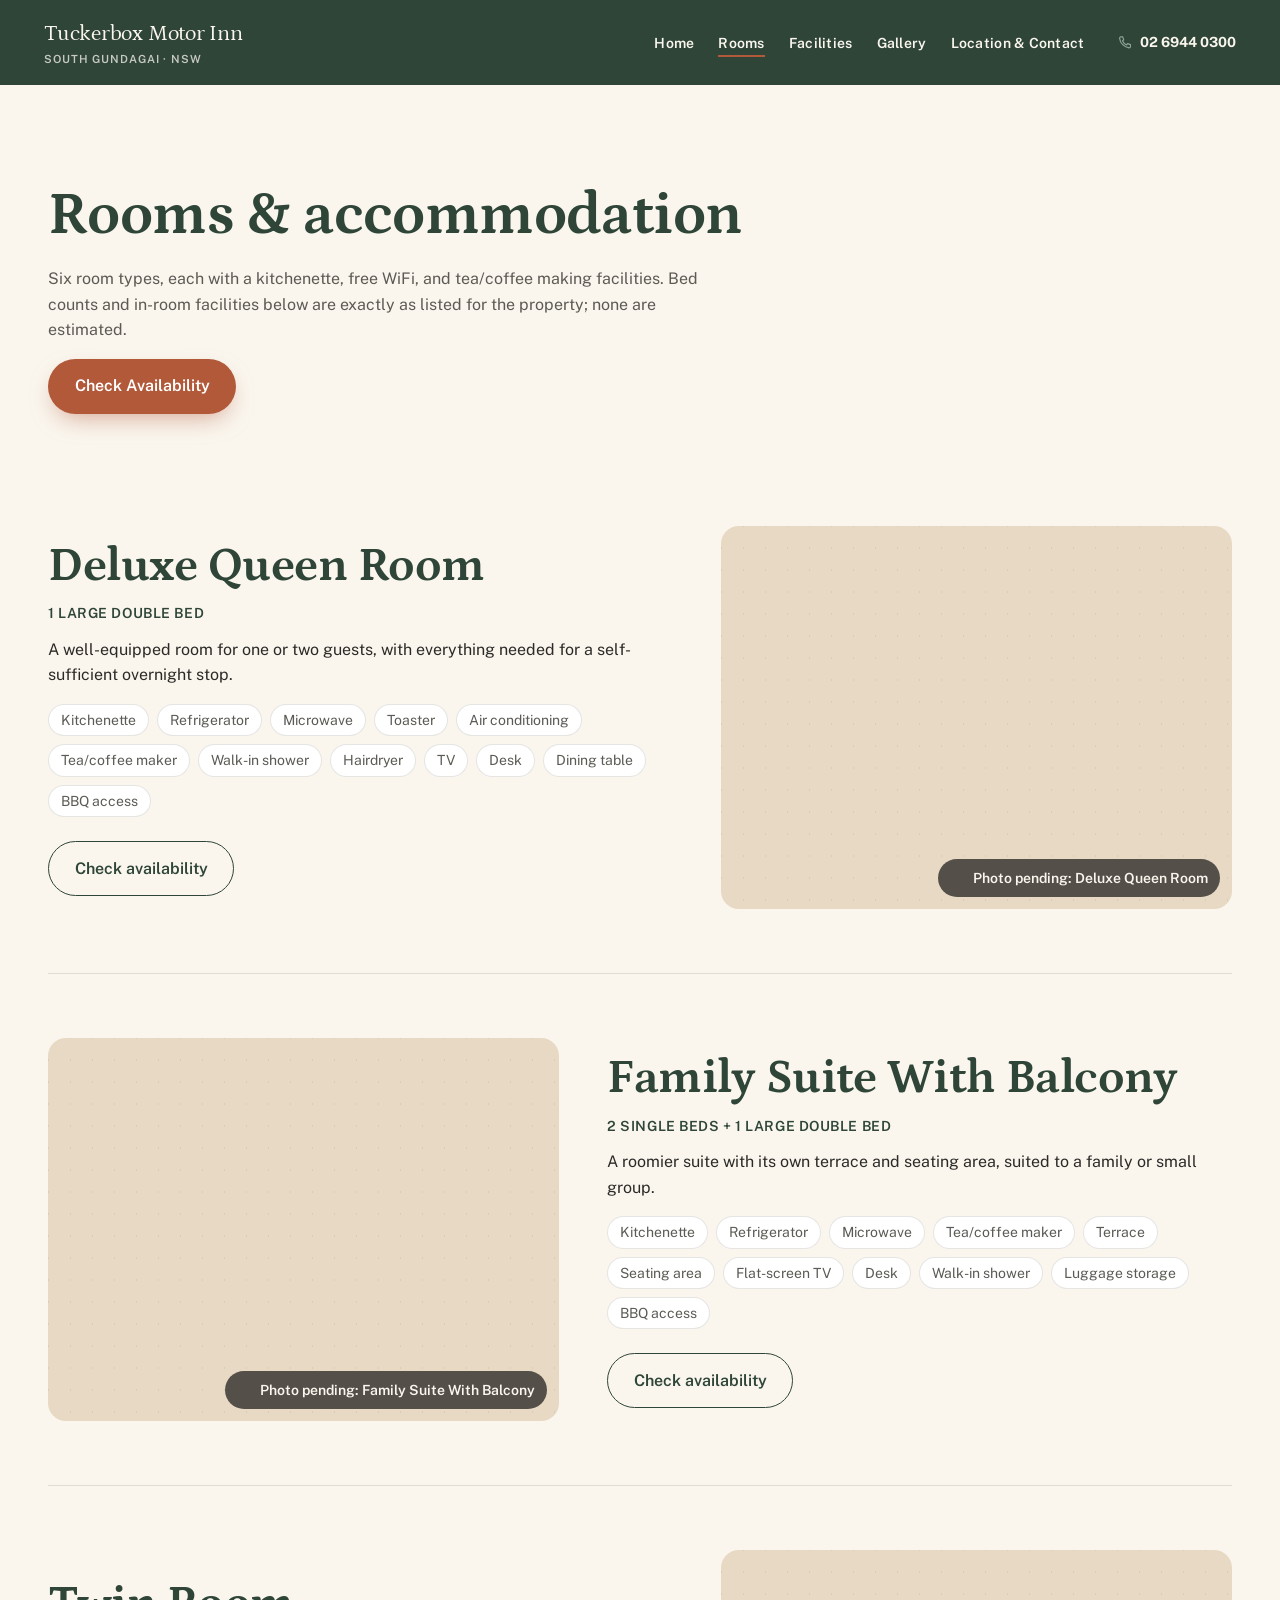
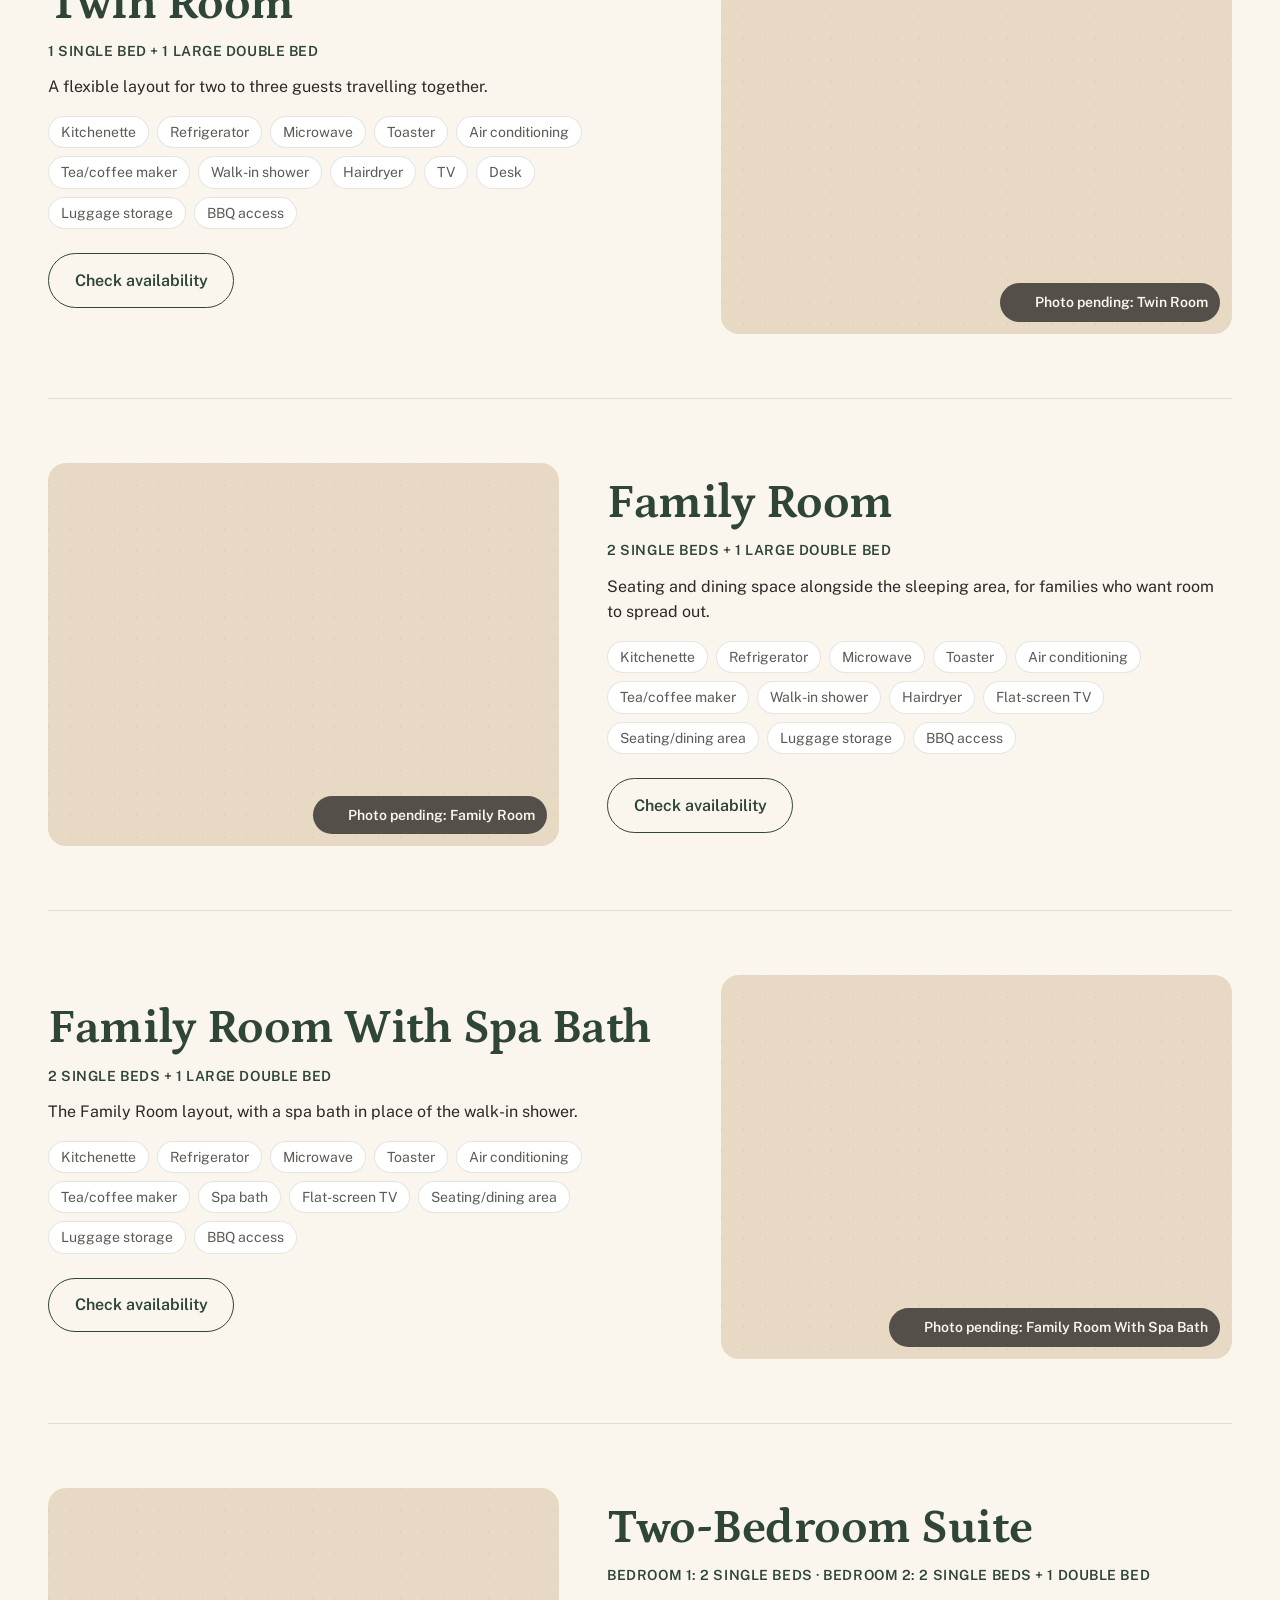
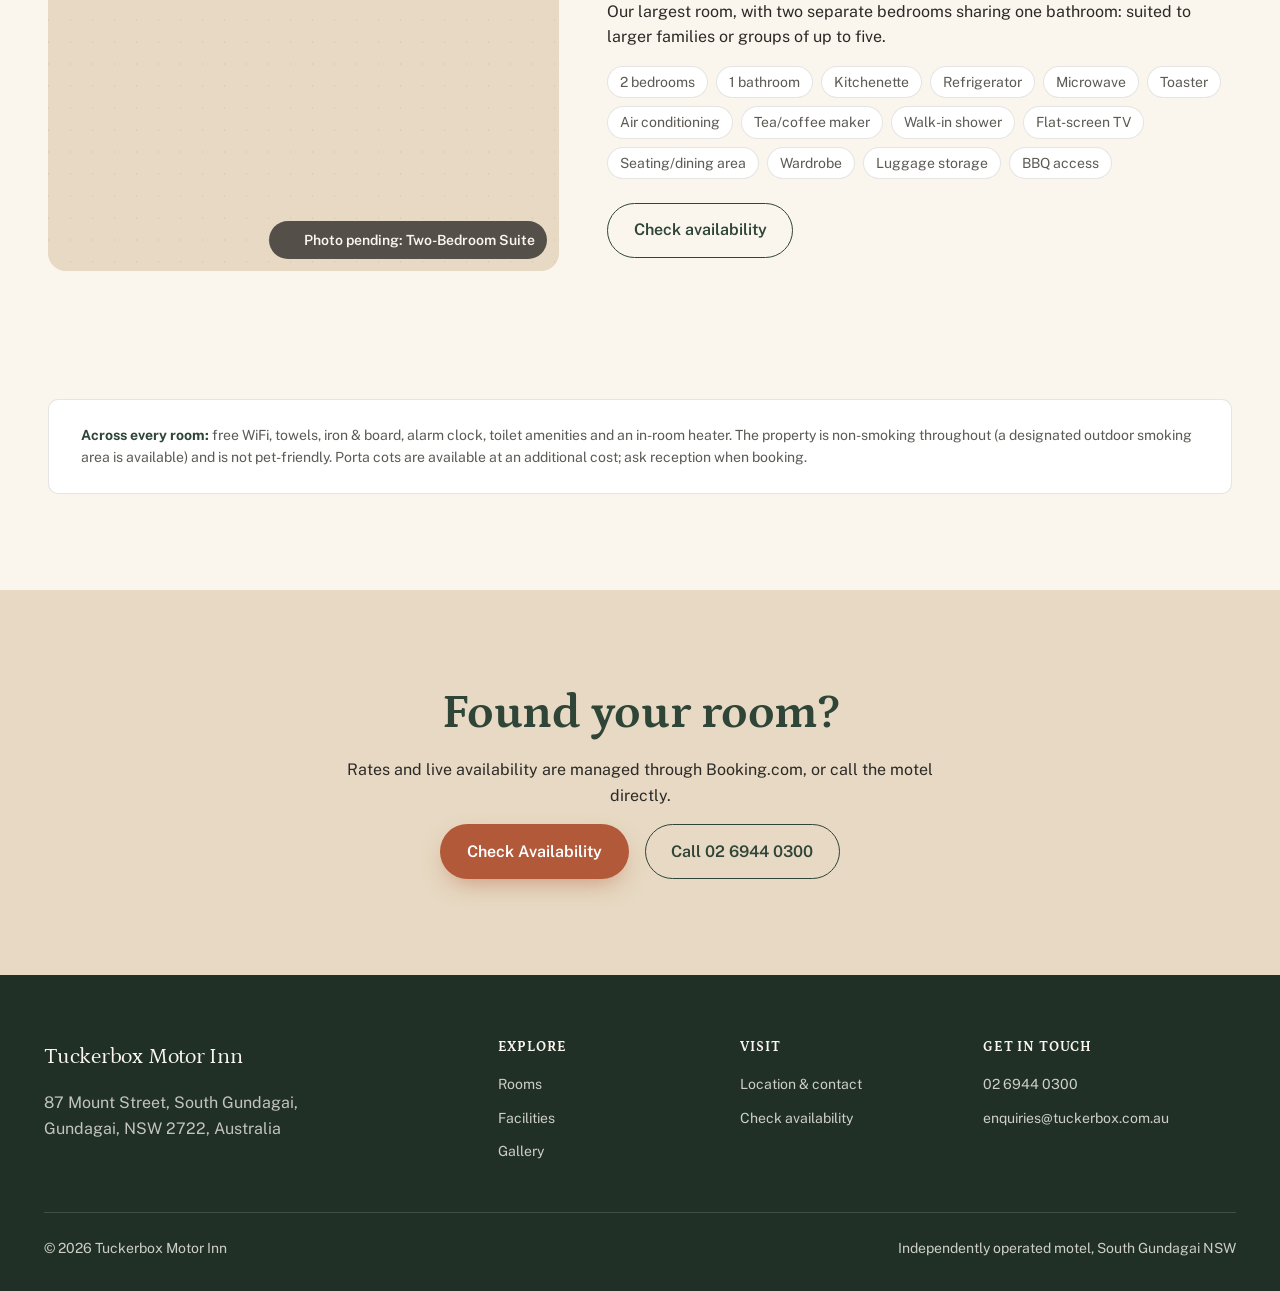
==== accommodation.html @ e91c16dd "Build Tuckerbox Motor Inn marketing site Static HTML/CSS/JS site (no backend/booking engine) coverin" ====
<!doctype html>
<html lang="en-AU">
<head>
<meta charset="UTF-8">
<meta name="viewport" content="width=device-width, initial-scale=1">
<title>Rooms &amp; Accommodation | Tuckerbox Motor Inn</title>
<meta name="description" content="Six room types at Tuckerbox Motor Inn, South Gundagai: Deluxe Queen Room, Family Suite With Balcony, Twin Room, Family Room, Family Room With Spa Bath, and Two-Bedroom Suite.">
<link rel="preconnect" href="https://fonts.googleapis.com">
<link rel="preconnect" href="https://fonts.gstatic.com" crossorigin>
<link href="https://fonts.googleapis.com/css2?family=Petrona:ital,wght@0,400;0,500;0,600;0,700;1,500&family=Public+Sans:wght@400;500;600;700&display=swap" rel="stylesheet">
<link rel="stylesheet" href="css/tokens.css">
<link rel="stylesheet" href="css/styles.css">
</head>
<body>
<a class="skip-link" href="#main">Skip to content</a>

<svg style="display:none" aria-hidden="true">
<symbol id="icon-menu" viewBox="0 0 24 24" fill="none" stroke-width="1.75" stroke-linecap="round" stroke-linejoin="round"><line x1="4" y1="7" x2="20" y2="7"/><line x1="4" y1="12" x2="20" y2="12"/><line x1="4" y1="17" x2="20" y2="17"/></symbol>
<symbol id="icon-phone" viewBox="0 0 24 24" fill="none" stroke-width="1.75" stroke-linecap="round" stroke-linejoin="round"><path d="M6 3h3l1.5 4.5-2 1.5a12 12 0 0 0 6.5 6.5l1.5-2L21 15v3a2 2 0 0 1-2.2 2A17 17 0 0 1 4 5.2 2 2 0 0 1 6 3Z"/></symbol>
<symbol id="icon-camera" viewBox="0 0 24 24" fill="none" stroke-width="1.75" stroke-linecap="round" stroke-linejoin="round"><path d="M4 8h3l1.5-2h7L17 8h3a1 1 0 0 1 1 1v9a1 1 0 0 1-1 1H4a1 1 0 0 1-1-1V9a1 1 0 0 1 1-1Z"/><circle cx="12" cy="13.5" r="3.5"/></symbol>
</svg>

<header class="site-header">
  <div class="container site-header__bar">
    <a class="logo" href="index.html">Tuckerbox Motor Inn<small>South Gundagai · NSW</small></a>
    <nav class="nav" aria-label="Primary">
      <ul class="nav__links">
        <li><a href="index.html">Home</a></li>
        <li><a href="accommodation.html" aria-current="page">Rooms</a></li>
        <li><a href="facilities.html">Facilities</a></li>
        <li><a href="gallery.html">Gallery</a></li>
        <li><a href="contact.html">Location &amp; Contact</a></li>
      </ul>
      <a class="nav__phone" href="tel:0269440300"><svg><use href="#icon-phone"></use></svg> 02 6944 0300</a>
      <button class="nav-toggle" type="button" aria-label="Open menu" aria-expanded="false">
        <svg><use href="#icon-menu"></use></svg>
      </button>
    </nav>
  </div>
</header>

<main id="main">

  <section class="section">
    <div class="container">
      <div class="section-head">
        <h1>Rooms &amp; accommodation</h1>
        <p>Six room types, each with a kitchenette, free WiFi, and tea/coffee making facilities. Bed counts and in-room facilities below are exactly as listed for the property; none are estimated.</p>
        <a class="btn btn--primary" href="https://www.booking.com/Share-xRc6vJ" target="_blank" rel="noopener">Check Availability</a>
      </div>

      <article class="room-row" id="deluxe-queen-room">
        <div class="room-row__media">
          <div class="photo-placeholder photo-placeholder--ratio-4-3">
            <span class="photo-placeholder__tag"><svg width="16" height="16"><use href="#icon-camera"></use></svg> Photo pending: Deluxe Queen Room</span>
          </div>
        </div>
        <div>
          <h2 class="room-row__name">Deluxe Queen Room</h2>
          <p class="room-row__beds">1 large double bed</p>
          <p>A well-equipped room for one or two guests, with everything needed for a self-sufficient overnight stop.</p>
          <ul class="tag-list">
            <li>Kitchenette</li><li>Refrigerator</li><li>Microwave</li><li>Toaster</li>
            <li>Air conditioning</li><li>Tea/coffee maker</li><li>Walk-in shower</li>
            <li>Hairdryer</li><li>TV</li><li>Desk</li><li>Dining table</li><li>BBQ access</li>
          </ul>
          <a class="btn btn--outline" href="https://www.booking.com/Share-xRc6vJ" target="_blank" rel="noopener">Check availability</a>
        </div>
      </article>

      <article class="room-row" id="family-suite-with-balcony">
        <div class="room-row__media">
          <div class="photo-placeholder photo-placeholder--ratio-4-3">
            <span class="photo-placeholder__tag"><svg width="16" height="16"><use href="#icon-camera"></use></svg> Photo pending: Family Suite With Balcony</span>
          </div>
        </div>
        <div>
          <h2 class="room-row__name">Family Suite With Balcony</h2>
          <p class="room-row__beds">2 single beds + 1 large double bed</p>
          <p>A roomier suite with its own terrace and seating area, suited to a family or small group.</p>
          <ul class="tag-list">
            <li>Kitchenette</li><li>Refrigerator</li><li>Microwave</li><li>Tea/coffee maker</li>
            <li>Terrace</li><li>Seating area</li><li>Flat-screen TV</li><li>Desk</li>
            <li>Walk-in shower</li><li>Luggage storage</li><li>BBQ access</li>
          </ul>
          <a class="btn btn--outline" href="https://www.booking.com/Share-xRc6vJ" target="_blank" rel="noopener">Check availability</a>
        </div>
      </article>

      <article class="room-row" id="twin-room">
        <div class="room-row__media">
          <div class="photo-placeholder photo-placeholder--ratio-4-3">
            <span class="photo-placeholder__tag"><svg width="16" height="16"><use href="#icon-camera"></use></svg> Photo pending: Twin Room</span>
          </div>
        </div>
        <div>
          <h2 class="room-row__name">Twin Room</h2>
          <p class="room-row__beds">1 single bed + 1 large double bed</p>
          <p>A flexible layout for two to three guests travelling together.</p>
          <ul class="tag-list">
            <li>Kitchenette</li><li>Refrigerator</li><li>Microwave</li><li>Toaster</li>
            <li>Air conditioning</li><li>Tea/coffee maker</li><li>Walk-in shower</li>
            <li>Hairdryer</li><li>TV</li><li>Desk</li><li>Luggage storage</li><li>BBQ access</li>
          </ul>
          <a class="btn btn--outline" href="https://www.booking.com/Share-xRc6vJ" target="_blank" rel="noopener">Check availability</a>
        </div>
      </article>

      <article class="room-row" id="family-room">
        <div class="room-row__media">
          <div class="photo-placeholder photo-placeholder--ratio-4-3">
            <span class="photo-placeholder__tag"><svg width="16" height="16"><use href="#icon-camera"></use></svg> Photo pending: Family Room</span>
          </div>
        </div>
        <div>
          <h2 class="room-row__name">Family Room</h2>
          <p class="room-row__beds">2 single beds + 1 large double bed</p>
          <p>Seating and dining space alongside the sleeping area, for families who want room to spread out.</p>
          <ul class="tag-list">
            <li>Kitchenette</li><li>Refrigerator</li><li>Microwave</li><li>Toaster</li>
            <li>Air conditioning</li><li>Tea/coffee maker</li><li>Walk-in shower</li>
            <li>Hairdryer</li><li>Flat-screen TV</li><li>Seating/dining area</li>
            <li>Luggage storage</li><li>BBQ access</li>
          </ul>
          <a class="btn btn--outline" href="https://www.booking.com/Share-xRc6vJ" target="_blank" rel="noopener">Check availability</a>
        </div>
      </article>

      <article class="room-row" id="family-room-with-spa-bath">
        <div class="room-row__media">
          <div class="photo-placeholder photo-placeholder--ratio-4-3">
            <span class="photo-placeholder__tag"><svg width="16" height="16"><use href="#icon-camera"></use></svg> Photo pending: Family Room With Spa Bath</span>
          </div>
        </div>
        <div>
          <h2 class="room-row__name">Family Room With Spa Bath</h2>
          <p class="room-row__beds">2 single beds + 1 large double bed</p>
          <p>The Family Room layout, with a spa bath in place of the walk-in shower.</p>
          <ul class="tag-list">
            <li>Kitchenette</li><li>Refrigerator</li><li>Microwave</li><li>Toaster</li>
            <li>Air conditioning</li><li>Tea/coffee maker</li><li>Spa bath</li>
            <li>Flat-screen TV</li><li>Seating/dining area</li><li>Luggage storage</li><li>BBQ access</li>
          </ul>
          <a class="btn btn--outline" href="https://www.booking.com/Share-xRc6vJ" target="_blank" rel="noopener">Check availability</a>
        </div>
      </article>

      <article class="room-row" id="two-bedroom-suite">
        <div class="room-row__media">
          <div class="photo-placeholder photo-placeholder--ratio-4-3">
            <span class="photo-placeholder__tag"><svg width="16" height="16"><use href="#icon-camera"></use></svg> Photo pending: Two-Bedroom Suite</span>
          </div>
        </div>
        <div>
          <h2 class="room-row__name">Two-Bedroom Suite</h2>
          <p class="room-row__beds">Bedroom 1: 2 single beds · Bedroom 2: 2 single beds + 1 double bed</p>
          <p>Our largest room, with two separate bedrooms sharing one bathroom: suited to larger families or groups of up to five.</p>
          <ul class="tag-list">
            <li>2 bedrooms</li><li>1 bathroom</li><li>Kitchenette</li><li>Refrigerator</li>
            <li>Microwave</li><li>Toaster</li><li>Air conditioning</li><li>Tea/coffee maker</li>
            <li>Walk-in shower</li><li>Flat-screen TV</li><li>Seating/dining area</li>
            <li>Wardrobe</li><li>Luggage storage</li><li>BBQ access</li>
          </ul>
          <a class="btn btn--outline" href="https://www.booking.com/Share-xRc6vJ" target="_blank" rel="noopener">Check availability</a>
        </div>
      </article>

      <div class="facility-note" style="margin-top:var(--space-8)">
        <strong>Across every room:</strong> free WiFi, towels, iron &amp; board, alarm clock, toilet amenities and an in-room heater. The property is non-smoking throughout (a designated outdoor smoking area is available) and is not pet-friendly. Porta cots are available at an additional cost; ask reception when booking.
      </div>
    </div>
  </section>

  <section class="section section--sandstone">
    <div class="container center-cta">
      <h2>Found your room?</h2>
      <p>Rates and live availability are managed through Booking.com, or call the motel directly.</p>
      <div class="hero__actions" style="justify-content:center">
        <a class="btn btn--primary" href="https://www.booking.com/Share-xRc6vJ" target="_blank" rel="noopener">Check Availability</a>
        <a class="btn btn--outline" href="tel:0269440300">Call 02 6944 0300</a>
      </div>
    </div>
  </section>

</main>

<footer class="site-footer">
  <div class="container">
    <div class="footer-grid">
      <div>
        <a class="logo" href="index.html">Tuckerbox Motor Inn</a>
        <p style="margin-top:var(--space-4);max-width:32ch;color:rgba(250,246,238,0.75)">87 Mount Street, South Gundagai, Gundagai, NSW 2722, Australia</p>
      </div>
      <div>
        <h4>Explore</h4>
        <ul>
          <li><a href="accommodation.html">Rooms</a></li>
          <li><a href="facilities.html">Facilities</a></li>
          <li><a href="gallery.html">Gallery</a></li>
        </ul>
      </div>
      <div>
        <h4>Visit</h4>
        <ul>
          <li><a href="contact.html">Location &amp; contact</a></li>
          <li><a href="https://www.booking.com/Share-xRc6vJ" target="_blank" rel="noopener">Check availability</a></li>
        </ul>
      </div>
      <div>
        <h4>Get in touch</h4>
        <ul>
          <li><a href="tel:0269440300">02 6944 0300</a></li>
          <li><a href="mailto:enquiries@tuckerbox.com.au">enquiries@tuckerbox.com.au</a></li>
        </ul>
      </div>
    </div>
    <div class="footer-bottom">
      <span>© <span id="year"></span> Tuckerbox Motor Inn</span>
      <span>Independently operated motel, South Gundagai NSW</span>
    </div>
  </div>
</footer>

<script>document.getElementById("year").textContent = new Date().getFullYear();</script>
<script src="js/main.js"></script>
</body>
</html>
---- css/tokens.css ----
/* ==========================================================================
   Tuckerbox Motor Inn — Design Tokens
   "Modern Australian Country Roadside Retreat"
   ========================================================================== */

:root {
  /* Colour */
  --color-ivory: #faf6ee;
  --color-sandstone: #e7d9c3;
  --color-sandstone-dark: #d7c3a3;
  --color-eucalyptus: #8fa396;
  --color-eucalyptus-dark: #637569;
  --color-forest: #2f4538;
  --color-forest-dark: #203027;
  --color-charcoal: #2b2a27;
  --color-clay: #b2593a;
  --color-clay-dark: #8e4229;
  --color-white: #ffffff;
  --color-line: rgba(43, 42, 39, 0.12);

  --color-bg: var(--color-ivory);
  --color-surface: var(--color-white);
  --color-text: var(--color-charcoal);
  --color-text-muted: #5c5a54;
  --color-accent: var(--color-clay);
  --color-accent-contrast: var(--color-white);
  --color-brand: var(--color-forest);
  --color-brand-contrast: var(--color-ivory);

  /* Typography */
  --font-display: "Petrona", Georgia, "Times New Roman", serif;
  --font-body: "Public Sans", -apple-system, BlinkMacSystemFont, "Segoe UI", sans-serif;

  --fs-sm: 0.875rem;
  --fs-base: 1rem;
  --fs-md: 1.125rem;
  --fs-lg: 1.375rem;
  --fs-xl: 1.75rem;
  --fs-2xl: 2.25rem;
  --fs-3xl: 3rem;
  --fs-4xl: 3.75rem;

  --lh-tight: 1.15;
  --lh-snug: 1.35;
  --lh-normal: 1.6;

  /* Spacing (4px base scale) */
  --space-1: 0.25rem;
  --space-2: 0.5rem;
  --space-3: 0.75rem;
  --space-4: 1rem;
  --space-5: 1.5rem;
  --space-6: 2rem;
  --space-7: 3rem;
  --space-8: 4rem;
  --space-9: 6rem;
  --space-10: 8rem;

  /* Layout */
  --container-max: 1240px;
  --container-narrow: 820px;
  --gutter: var(--space-5);

  /* Radius */
  --radius-sm: 4px;
  --radius-md: 10px;
  --radius-lg: 18px;
  --radius-pill: 999px;

  /* Shadow */
  --shadow-sm: 0 1px 2px rgba(43, 42, 39, 0.08);
  --shadow-md: 0 8px 24px rgba(43, 42, 39, 0.12);
  --shadow-lg: 0 20px 48px rgba(43, 42, 39, 0.18);

  /* Motion */
  --ease-out: cubic-bezier(0.22, 1, 0.36, 1);
  --duration-fast: 150ms;
  --duration-base: 250ms;
  --duration-slow: 450ms;

  /* Z-index */
  --z-header: 100;
  --z-overlay: 200;
}

/* Breakpoints (reference, used in media queries directly):
   xs: 320px  sm: 480px  md: 768px  lg: 1024px  xl: 1280px  xxl: 1600px */

@media (prefers-reduced-motion: reduce) {
  :root {
    --duration-fast: 0ms;
    --duration-base: 0ms;
    --duration-slow: 0ms;
  }
}
---- css/styles.css ----
/* ==========================================================================
   Tuckerbox Motor Inn — base, layout, and shared components
   ========================================================================== */

*, *::before, *::after { box-sizing: border-box; }
html { scroll-behavior: smooth; }
@media (prefers-reduced-motion: reduce) {
  html { scroll-behavior: auto; }
}

body {
  margin: 0;
  background: var(--color-bg);
  color: var(--color-text);
  font-family: var(--font-body);
  font-size: var(--fs-base);
  line-height: var(--lh-normal);
  -webkit-font-smoothing: antialiased;
  text-rendering: optimizeLegibility;
}

img, svg { max-width: 100%; display: block; }

h1, h2, h3, h4 {
  font-family: var(--font-display);
  color: var(--color-forest);
  line-height: var(--lh-tight);
  margin: 0 0 var(--space-4);
  text-wrap: balance;
  letter-spacing: -0.01em;
}

h1 { font-size: clamp(2.25rem, 4.5vw + 1rem, var(--fs-4xl)); }
h2 { font-size: clamp(1.75rem, 2.5vw + 1rem, var(--fs-3xl)); }
h3 { font-size: var(--fs-xl); }
h4 { font-size: var(--fs-md); }

p { margin: 0 0 var(--space-4); max-width: 68ch; }
p.lead { font-size: var(--fs-md); color: var(--color-text-muted); }

a { color: var(--color-forest); text-decoration-thickness: 1.5px; text-underline-offset: 3px; }
a:hover { text-decoration-thickness: 2px; }

::selection { background: var(--color-clay); color: var(--color-white); }

:focus-visible {
  outline: 3px solid var(--color-clay);
  outline-offset: 3px;
  border-radius: var(--radius-sm);
}

/* ---- Layout primitives ---- */

.container {
  width: 100%;
  max-width: var(--container-max);
  margin-inline: auto;
  padding-inline: var(--gutter);
}

.container--narrow { max-width: var(--container-narrow); }

.section {
  padding: var(--space-9) var(--gutter);
}

.section--sandstone { background: var(--color-sandstone); }
.section--forest {
  background: var(--color-forest);
  color: var(--color-ivory);
}
.section--forest h2, .section--forest h3 { color: var(--color-ivory); }
.section--forest a:hover { color: var(--color-ivory); }
.section--forest .btn--primary { box-shadow: 0 10px 24px -8px rgba(0, 0, 0, 0.45); }

.section-head {
  max-width: 44rem;
  margin-bottom: var(--space-7);
}

.section-head p { color: var(--color-text-muted); }
.section--forest .section-head p { color: rgba(250, 246, 238, 0.78); }

.skip-link {
  position: absolute;
  left: var(--space-4);
  top: -100px;
  background: var(--color-forest);
  color: var(--color-ivory);
  padding: var(--space-3) var(--space-5);
  border-radius: var(--radius-md);
  z-index: 1000;
  transition: top var(--duration-base) var(--ease-out);
}
.skip-link:focus { top: var(--space-4); }

/* ---- Buttons ---- */

.btn {
  display: inline-flex;
  align-items: center;
  gap: var(--space-2);
  font-family: var(--font-body);
  font-weight: 600;
  font-size: var(--fs-base);
  padding: 0.85rem 1.6rem;
  border-radius: var(--radius-pill);
  border: 1.5px solid transparent;
  cursor: pointer;
  text-decoration: none;
  transition: transform var(--duration-fast) var(--ease-out),
              background-color var(--duration-base) var(--ease-out),
              border-color var(--duration-base) var(--ease-out),
              box-shadow var(--duration-base) var(--ease-out);
  white-space: nowrap;
}
.btn:active { transform: translateY(1px); }

.btn--primary {
  background: var(--color-clay);
  color: var(--color-white);
  box-shadow: 0 10px 24px -8px rgba(178, 89, 58, 0.55);
}
.btn--primary:hover { background: var(--color-clay-dark); color: var(--color-white); }

.btn--outline {
  background: transparent;
  border-color: currentColor;
  color: inherit;
}
.btn--outline:hover { background: rgba(255, 255, 255, 0.12); }
.section:not(.section--forest) .btn--outline { color: var(--color-forest); }
.section:not(.section--forest) .btn--outline:hover { background: rgba(47, 69, 56, 0.08); }

.btn--ghost {
  background: transparent;
  color: var(--color-forest);
  padding-inline: 0;
  border-radius: 0;
  border-bottom: 1.5px solid var(--color-eucalyptus-dark);
}
.btn--ghost:hover { border-color: var(--color-clay); }

.btn:disabled { opacity: 0.5; cursor: not-allowed; box-shadow: none; }

/* ---- Header ---- */

.site-header {
  position: sticky;
  top: 0;
  z-index: var(--z-header);
  background: var(--color-forest);
  color: var(--color-ivory);
}

.site-header__bar {
  display: flex;
  align-items: center;
  justify-content: space-between;
  gap: var(--space-5);
  padding-block: var(--space-4);
}

.logo {
  font-family: var(--font-display);
  font-size: var(--fs-lg);
  color: var(--color-ivory);
  text-decoration: none;
  letter-spacing: -0.01em;
}
.logo small {
  display: block;
  font-family: var(--font-body);
  font-size: 0.7rem;
  font-weight: 600;
  letter-spacing: 0.08em;
  text-transform: uppercase;
  color: rgba(250, 246, 238, 0.75);
}

.nav {
  display: flex;
  align-items: center;
  gap: var(--space-6);
}

.nav__links {
  display: flex;
  gap: var(--space-5);
  list-style: none;
  margin: 0;
  padding: 0;
}

.nav__links a {
  color: var(--color-ivory);
  text-decoration: none;
  font-size: var(--fs-sm);
  font-weight: 600;
  letter-spacing: 0.02em;
  padding-block: var(--space-1);
  border-bottom: 2px solid transparent;
  transition: border-color var(--duration-base) var(--ease-out), color var(--duration-base) var(--ease-out);
}
.nav__links a:hover,
.nav__links a[aria-current="page"] { border-color: var(--color-clay); color: var(--color-ivory); }

.nav__phone {
  display: inline-flex;
  align-items: center;
  gap: var(--space-2);
  color: var(--color-ivory);
  text-decoration: none;
  font-weight: 700;
  font-size: var(--fs-sm);
  white-space: nowrap;
}
.nav__phone svg { width: 1.1em; height: 1.1em; stroke: var(--color-eucalyptus); }

.nav-toggle {
  display: none;
  background: none;
  border: 1.5px solid rgba(250, 246, 238, 0.4);
  border-radius: var(--radius-md);
  width: 44px;
  height: 44px;
  color: var(--color-ivory);
  cursor: pointer;
  align-items: center;
  justify-content: center;
}

@media (max-width: 860px) {
  .nav__links { display: none; }
  .nav-toggle { display: inline-flex; }
  .site-header.is-open .nav__links {
    display: flex;
    flex-direction: column;
    gap: var(--space-4);
    position: absolute;
    inset: 100% 0 auto 0;
    background: var(--color-forest);
    padding: var(--space-5) var(--gutter) var(--space-6);
    border-top: 1px solid rgba(250, 246, 238, 0.15);
  }
}

/* ---- Hero ---- */

.hero {
  position: relative;
  min-height: 72vh;
  display: flex;
  align-items: flex-end;
  overflow: hidden;
}

.hero__media {
  position: absolute;
  inset: 0;
  z-index: 0;
}

.hero__panel {
  position: relative;
  z-index: 1;
  background: var(--color-sandstone);
  color: var(--color-charcoal);
  max-width: 34rem;
  margin: 0 0 var(--space-8) var(--gutter);
  padding: var(--space-7);
  border-radius: var(--radius-lg);
  box-shadow: var(--shadow-lg);
}

.hero__panel h1 { margin-bottom: var(--space-3); }
.hero__panel p.lead { color: var(--color-text); margin-bottom: var(--space-6); }

.hero__actions {
  display: flex;
  flex-wrap: wrap;
  gap: var(--space-4);
}

@media (max-width: 600px) {
  .hero { min-height: 100svh; align-items: flex-end; }
  .hero__panel {
    margin-inline: var(--space-4);
    margin-bottom: var(--space-6);
    padding: var(--space-6) var(--space-5);
    max-width: none;
  }
}

/* ---- Placeholder photography ---- */

.photo-placeholder {
  position: relative;
  display: block;
  width: 100%;
  height: 100%;
  background-color: var(--color-sandstone);
  background-image:
    linear-gradient(135deg, rgba(47, 69, 56, 0.08) 1px, transparent 1px),
    linear-gradient(45deg, rgba(47, 69, 56, 0.08) 1px, transparent 1px);
  background-size: 22px 22px;
  color: var(--color-forest-dark);
  overflow: hidden;
}

.photo-placeholder__tag {
  position: absolute;
  inset: auto var(--space-3) var(--space-3) auto;
  display: inline-flex;
  align-items: center;
  gap: var(--space-2);
  background: rgba(43, 42, 39, 0.78);
  color: var(--color-ivory);
  font-size: var(--fs-sm);
  font-weight: 600;
  padding: var(--space-2) var(--space-3);
  border-radius: var(--radius-pill);
  max-width: calc(100% - var(--space-5));
}
.photo-placeholder__tag svg { width: 1.1em; height: 1.1em; flex-shrink: 0; }

.photo-placeholder--ratio-16-9 { aspect-ratio: 16 / 9; }
.photo-placeholder--ratio-4-3 { aspect-ratio: 4 / 3; }
.photo-placeholder--ratio-1-1 { aspect-ratio: 1 / 1; }
.photo-placeholder--ratio-3-4 { aspect-ratio: 3 / 4; }

/* ---- Intro / split sections ---- */

.split {
  display: grid;
  grid-template-columns: 1.1fr 0.9fr;
  gap: var(--space-8);
  align-items: center;
}

@media (max-width: 860px) {
  .split { grid-template-columns: 1fr; gap: var(--space-6); }
}

.room-preview-grid {
  display: grid;
  grid-template-columns: repeat(3, 1fr);
  gap: var(--space-7);
}
@media (max-width: 860px) {
  .room-preview-grid { grid-template-columns: repeat(2, 1fr); gap: var(--space-6); }
}
@media (max-width: 560px) {
  .room-preview-grid { grid-template-columns: 1fr; }
}

.split--reverse { grid-template-columns: 0.9fr 1.1fr; }
.split--reverse .split__media { order: 2; }
@media (max-width: 860px) {
  .split--reverse .split__media { order: 0; }
}

/* ---- Facility highlight strip (home) ---- */

.facts-strip {
  display: grid;
  grid-template-columns: repeat(auto-fit, minmax(150px, 1fr));
  border-top: 1px solid var(--color-line);
  border-bottom: 1px solid var(--color-line);
}

.facts-strip__item {
  display: flex;
  align-items: center;
  gap: var(--space-3);
  padding: var(--space-5) var(--space-4);
  border-left: 1px solid var(--color-line);
}
.facts-strip__item:first-child { border-left: none; }
.facts-strip__item svg { width: 28px; height: 28px; stroke: var(--color-clay); flex-shrink: 0; }
.facts-strip__item span { font-size: var(--fs-sm); font-weight: 600; line-height: var(--lh-snug); }

@media (max-width: 700px) {
  .facts-strip__item { border-left: none; border-top: 1px solid var(--color-line); }
  .facts-strip__item:first-child { border-top: none; }
}

/* ---- Editorial room rows (accommodation) ---- */

.room-row {
  display: grid;
  grid-template-columns: 0.9fr 1.1fr;
  gap: var(--space-7);
  align-items: center;
  padding-block: var(--space-8);
}
.room-row + .room-row { border-top: 1px solid var(--color-line); }
.room-row:nth-child(even) { grid-template-columns: 1.1fr 0.9fr; }
.room-row:nth-child(even) .room-row__media { order: 2; }

@media (max-width: 860px) {
  .room-row, .room-row:nth-child(even) { grid-template-columns: 1fr; }
  .room-row:nth-child(even) .room-row__media { order: 0; }
}

.room-row__media { border-radius: var(--radius-lg); overflow: hidden; }

.room-row__name { margin-bottom: var(--space-2); }
.room-row__beds {
  font-size: var(--fs-sm);
  font-weight: 600;
  color: var(--color-forest);
  text-transform: uppercase;
  letter-spacing: 0.04em;
  margin-bottom: var(--space-3);
}

.tag-list {
  display: flex;
  flex-wrap: wrap;
  gap: var(--space-2);
  list-style: none;
  margin: var(--space-4) 0 var(--space-5);
  padding: 0;
}
.tag-list li {
  font-size: var(--fs-sm);
  color: var(--color-text-muted);
  background: var(--color-surface);
  border: 1px solid var(--color-line);
  padding: var(--space-1) var(--space-3);
  border-radius: var(--radius-pill);
}

/* ---- Facilities list (annotated, grouped — not a tile grid) ---- */

.facility-groups {
  display: grid;
  grid-template-columns: repeat(auto-fit, minmax(280px, 1fr));
  gap: var(--space-7) var(--space-8);
}

.facility-group h2 {
  font-size: var(--fs-lg);
  padding-bottom: var(--space-3);
  border-bottom: 2px solid var(--color-eucalyptus);
  margin-bottom: var(--space-5);
}

.facility-group dl { margin: 0; }
.facility-group .facility-row {
  display: flex;
  gap: var(--space-4);
  padding: var(--space-4) 0;
  border-bottom: 1px solid var(--color-line);
}
.facility-group .facility-row:last-child { border-bottom: none; }
.facility-row svg { width: 22px; height: 22px; stroke: var(--color-forest); flex-shrink: 0; margin-top: 2px; }
.facility-row dt { font-weight: 700; margin: 0 0 var(--space-1); }
.facility-row dd { margin: 0; color: var(--color-text-muted); font-size: var(--fs-sm); }

.facility-note {
  margin-top: var(--space-7);
  padding: var(--space-5) var(--space-6);
  background: var(--color-surface);
  border: 1px solid var(--color-line);
  border-radius: var(--radius-md);
  font-size: var(--fs-sm);
  color: var(--color-text-muted);
}
.facility-note strong { color: var(--color-forest); }

/* ---- Gallery ---- */

.gallery-group { margin-bottom: var(--space-8); }
.gallery-group h2 { margin-bottom: var(--space-5); }

.gallery-grid {
  display: grid;
  grid-template-columns: repeat(auto-fill, minmax(230px, 1fr));
  gap: var(--space-4);
}

.gallery-grid button {
  border: none;
  padding: 0;
  background: none;
  cursor: pointer;
  border-radius: var(--radius-md);
  overflow: hidden;
  aspect-ratio: 4 / 3;
  position: relative;
}

.gallery-grid .photo-placeholder {
  transition: transform var(--duration-slow) var(--ease-out);
}
.gallery-grid button:hover .photo-placeholder,
.gallery-grid button:focus-visible .photo-placeholder {
  transform: scale(1.04);
}

.lightbox {
  position: fixed;
  inset: 0;
  z-index: var(--z-overlay);
  background: rgba(27, 26, 24, 0.92);
  display: flex;
  align-items: center;
  justify-content: center;
  padding: var(--space-6);
}
.lightbox[hidden] { display: none; }

.lightbox__figure {
  max-width: min(900px, 90vw);
  width: 100%;
}
.lightbox__figure .photo-placeholder { aspect-ratio: 16/10; border-radius: var(--radius-md); }
.lightbox__caption {
  color: var(--color-ivory);
  margin-top: var(--space-4);
  font-size: var(--fs-sm);
  text-align: center;
}

.lightbox__close,
.lightbox__prev,
.lightbox__next {
  position: absolute;
  background: rgba(250, 246, 238, 0.12);
  border: 1px solid rgba(250, 246, 238, 0.4);
  color: var(--color-ivory);
  border-radius: 50%;
  width: 48px;
  height: 48px;
  display: flex;
  align-items: center;
  justify-content: center;
  cursor: pointer;
  transition: background-color var(--duration-fast) var(--ease-out);
}
.lightbox__close:hover, .lightbox__prev:hover, .lightbox__next:hover {
  background: rgba(250, 246, 238, 0.24);
}
.lightbox__close { top: var(--space-5); right: var(--space-5); }
.lightbox__prev { left: var(--space-5); top: 50%; transform: translateY(-50%); }
.lightbox__next { right: var(--space-5); top: 50%; transform: translateY(-50%); }

@media (max-width: 600px) {
  .lightbox__prev, .lightbox__next { width: 40px; height: 40px; }
}

/* ---- Reviews (outbound only, no fabricated quotes) ---- */

.review-links {
  display: grid;
  grid-template-columns: repeat(auto-fit, minmax(220px, 1fr));
  gap: var(--space-5);
}

.review-link {
  display: flex;
  flex-direction: column;
  gap: var(--space-2);
  padding: var(--space-6);
  background: rgba(250, 246, 238, 0.08);
  border: 1px solid rgba(250, 246, 238, 0.2);
  border-radius: var(--radius-lg);
  color: var(--color-ivory);
  text-decoration: none;
  transition: background-color var(--duration-base) var(--ease-out), transform var(--duration-fast) var(--ease-out);
}
.review-link:hover { background: rgba(250, 246, 238, 0.16); transform: translateY(-2px); color: var(--color-ivory); }
.review-link strong { font-family: var(--font-display); font-size: var(--fs-lg); }
.review-link span { font-size: var(--fs-sm); color: rgba(250, 246, 238, 0.75); }

/* ---- Location / contact ---- */

.contact-grid {
  display: grid;
  grid-template-columns: 1fr 1fr;
  gap: var(--space-8);
}
@media (max-width: 860px) { .contact-grid { grid-template-columns: 1fr; } }

.contact-list {
  list-style: none;
  margin: 0;
  padding: 0;
  display: grid;
  gap: var(--space-5);
}
.contact-list li { display: flex; gap: var(--space-4); align-items: flex-start; }
.contact-list svg { width: 24px; height: 24px; stroke: var(--color-clay); flex-shrink: 0; margin-top: 2px; }
.contact-list dt { font-weight: 700; margin-bottom: var(--space-1); }
.contact-list a { font-weight: 600; }

.map-frame {
  border-radius: var(--radius-lg);
  overflow: hidden;
  border: 1px solid var(--color-line);
  aspect-ratio: 4 / 3;
}
.map-frame iframe { width: 100%; height: 100%; border: 0; }

/* ---- Footer ---- */

.site-footer {
  background: var(--color-forest-dark);
  color: rgba(250, 246, 238, 0.8);
  padding-block: var(--space-8) var(--space-6);
}
.site-footer a { color: var(--color-ivory); }
.site-footer h4 { color: var(--color-ivory); font-size: var(--fs-sm); text-transform: uppercase; letter-spacing: 0.06em; }

.footer-grid {
  display: grid;
  grid-template-columns: 2fr 1fr 1fr 1.2fr;
  gap: var(--space-6);
  padding-bottom: var(--space-7);
  border-bottom: 1px solid rgba(250, 246, 238, 0.15);
}
@media (max-width: 760px) { .footer-grid { grid-template-columns: 1fr 1fr; } }

.footer-grid ul { list-style: none; margin: 0; padding: 0; display: grid; gap: var(--space-2); }
.footer-grid ul a { text-decoration: none; font-size: var(--fs-sm); color: rgba(250, 246, 238, 0.8); }
.footer-grid ul a:hover { color: var(--color-ivory); }

.footer-bottom {
  display: flex;
  flex-wrap: wrap;
  gap: var(--space-3);
  justify-content: space-between;
  padding-top: var(--space-5);
  font-size: var(--fs-sm);
}

/* ---- Scroll reveal (single authored moment, respects reduced motion) ---- */

.reveal {
  opacity: 0;
  transform: translateY(16px);
  transition: opacity var(--duration-slow) var(--ease-out), transform var(--duration-slow) var(--ease-out);
}
.reveal.is-visible { opacity: 1; transform: translateY(0); }

@media (prefers-reduced-motion: reduce) {
  .reveal { opacity: 1; transform: none; transition: none; }
}

/* ---- Utility ---- */

.visually-hidden {
  position: absolute;
  width: 1px; height: 1px;
  padding: 0; margin: -1px;
  overflow: hidden;
  clip: rect(0,0,0,0);
  white-space: nowrap;
  border: 0;
}

.center-cta {
  text-align: center;
  max-width: 40rem;
  margin-inline: auto;
}

.stack { display: grid; gap: var(--space-4); }
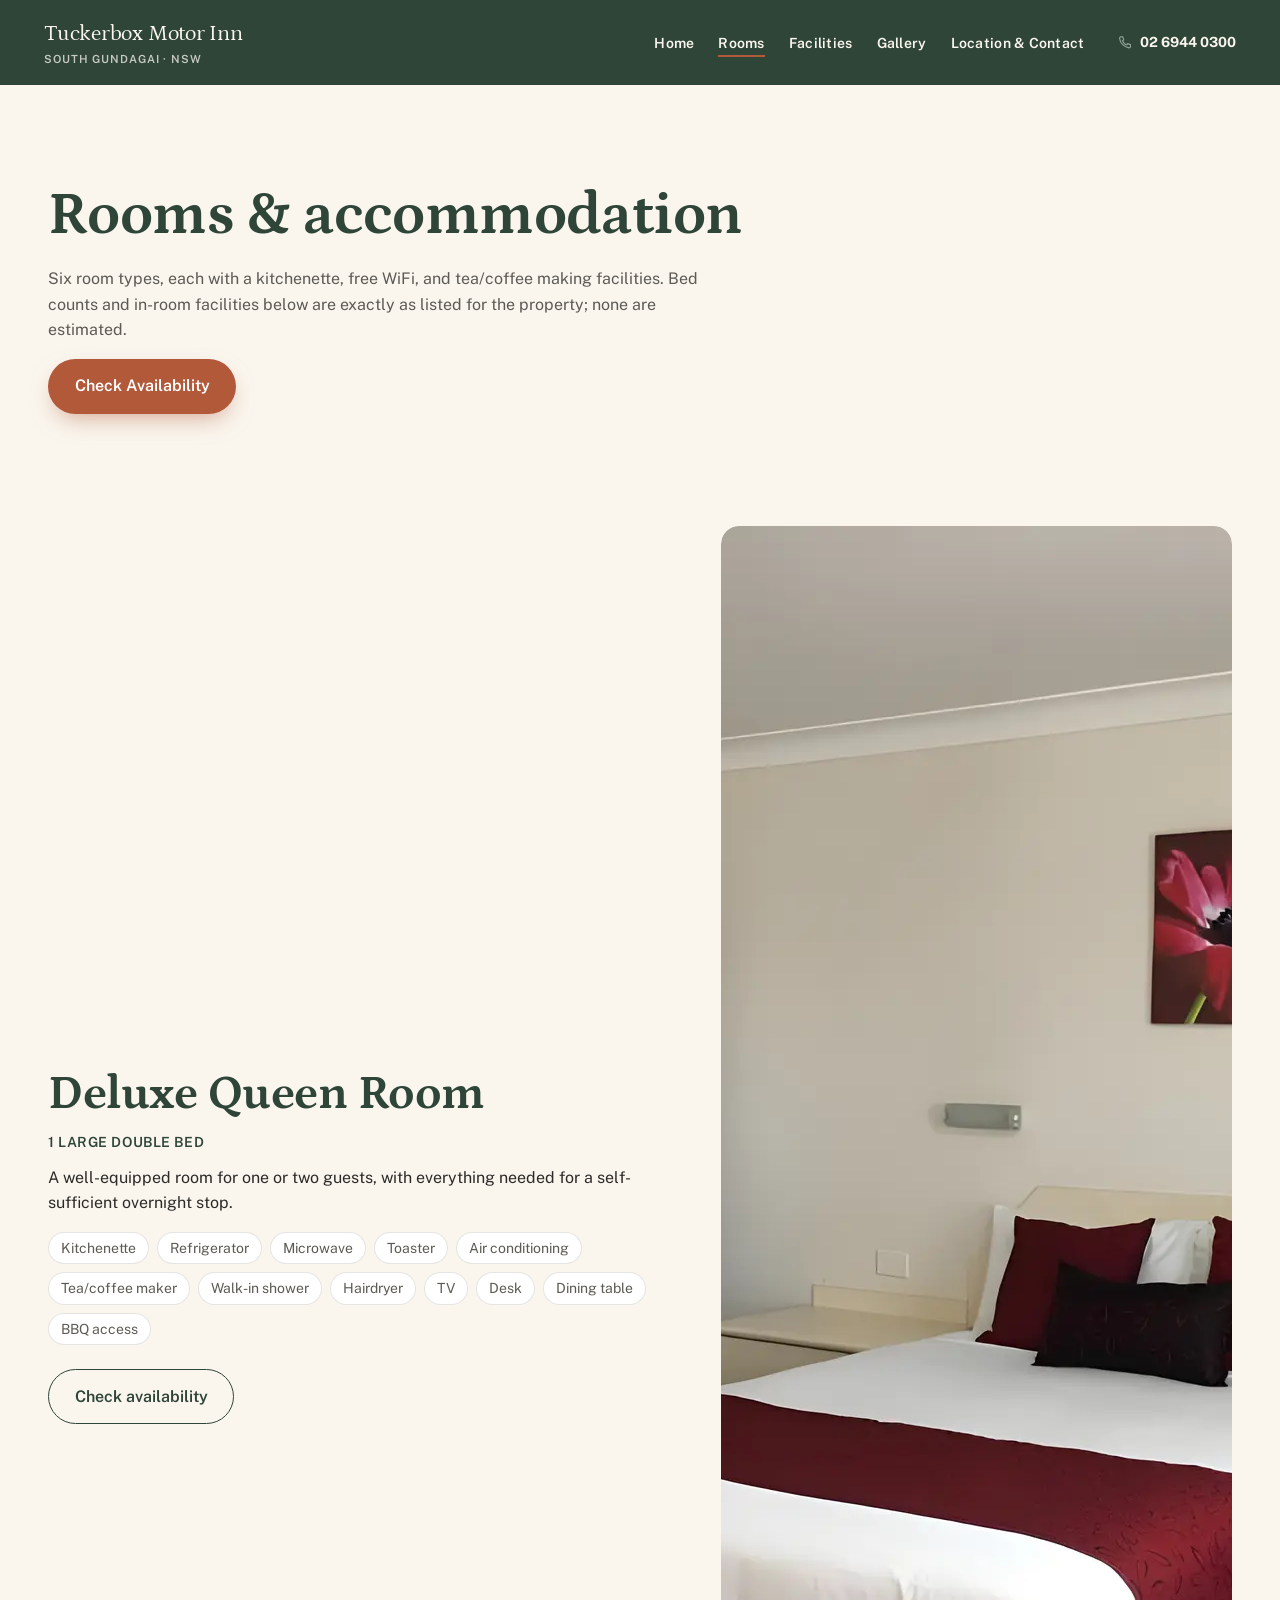
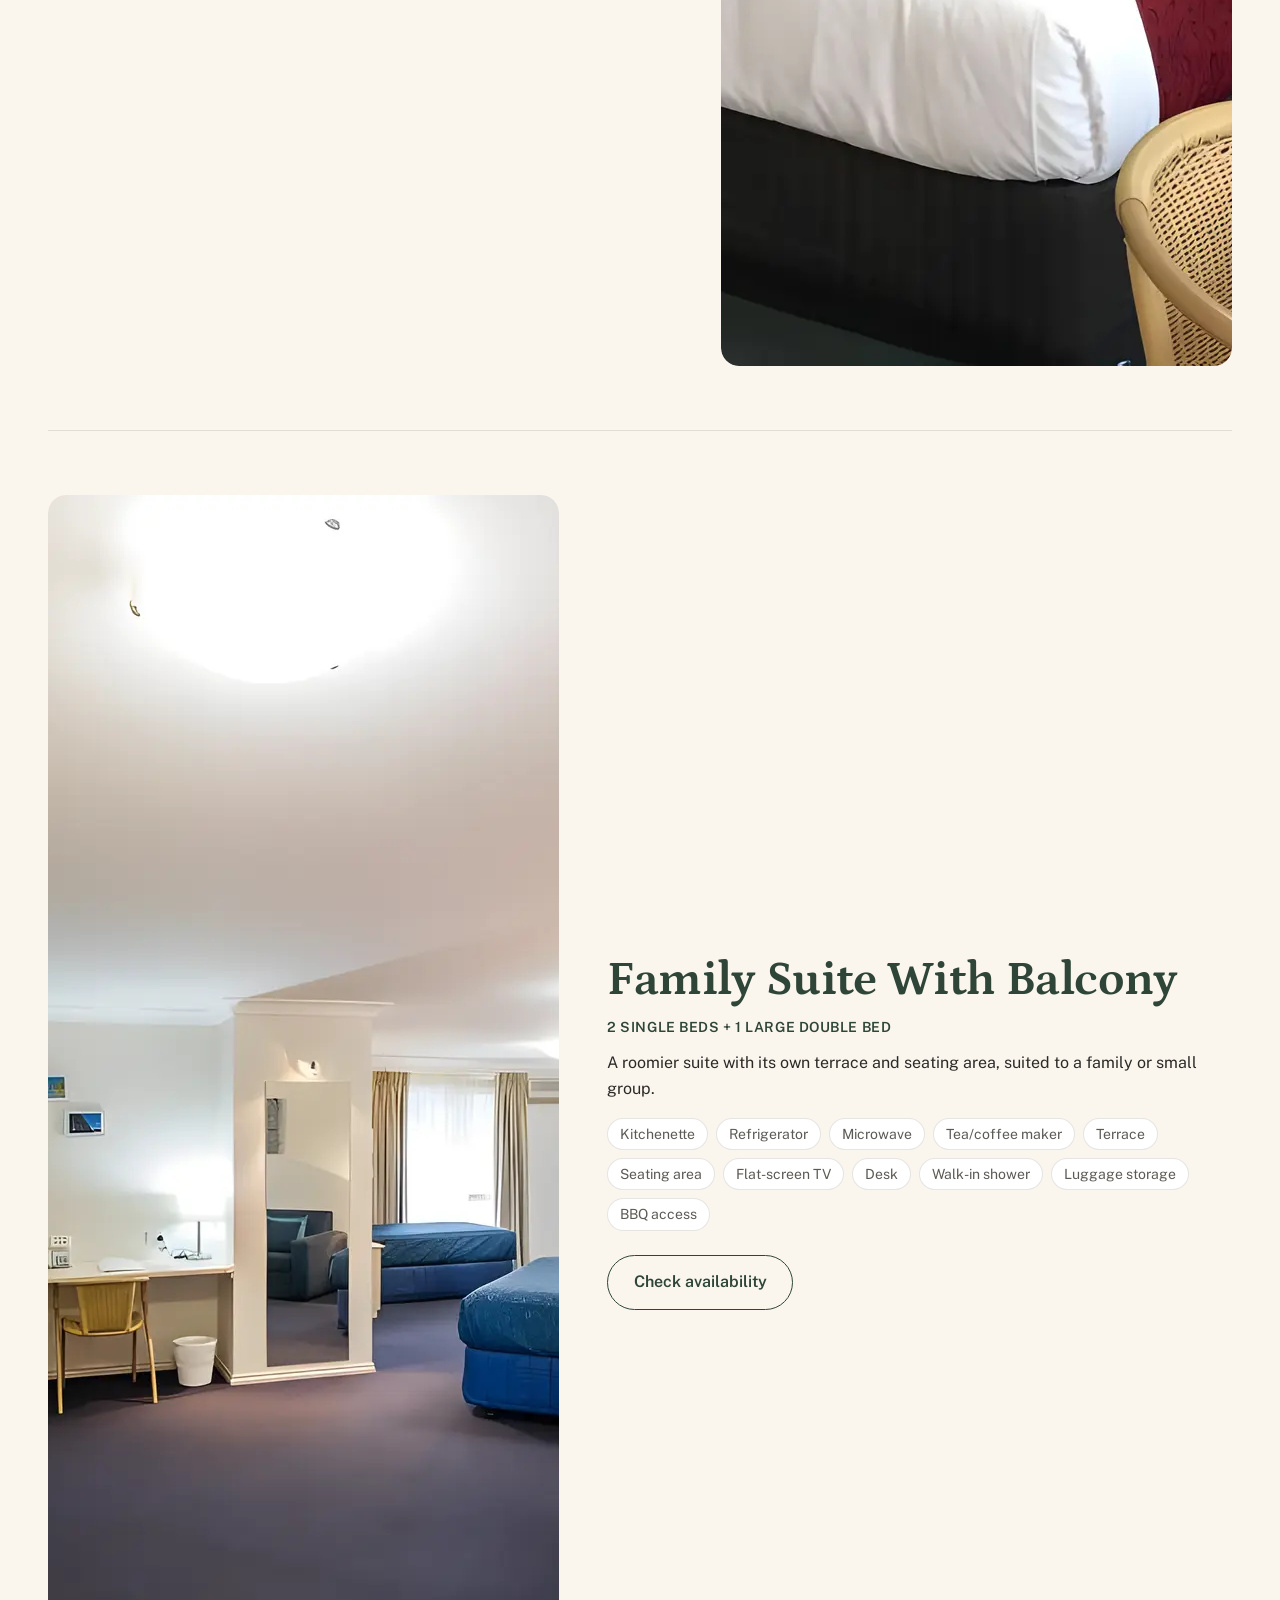
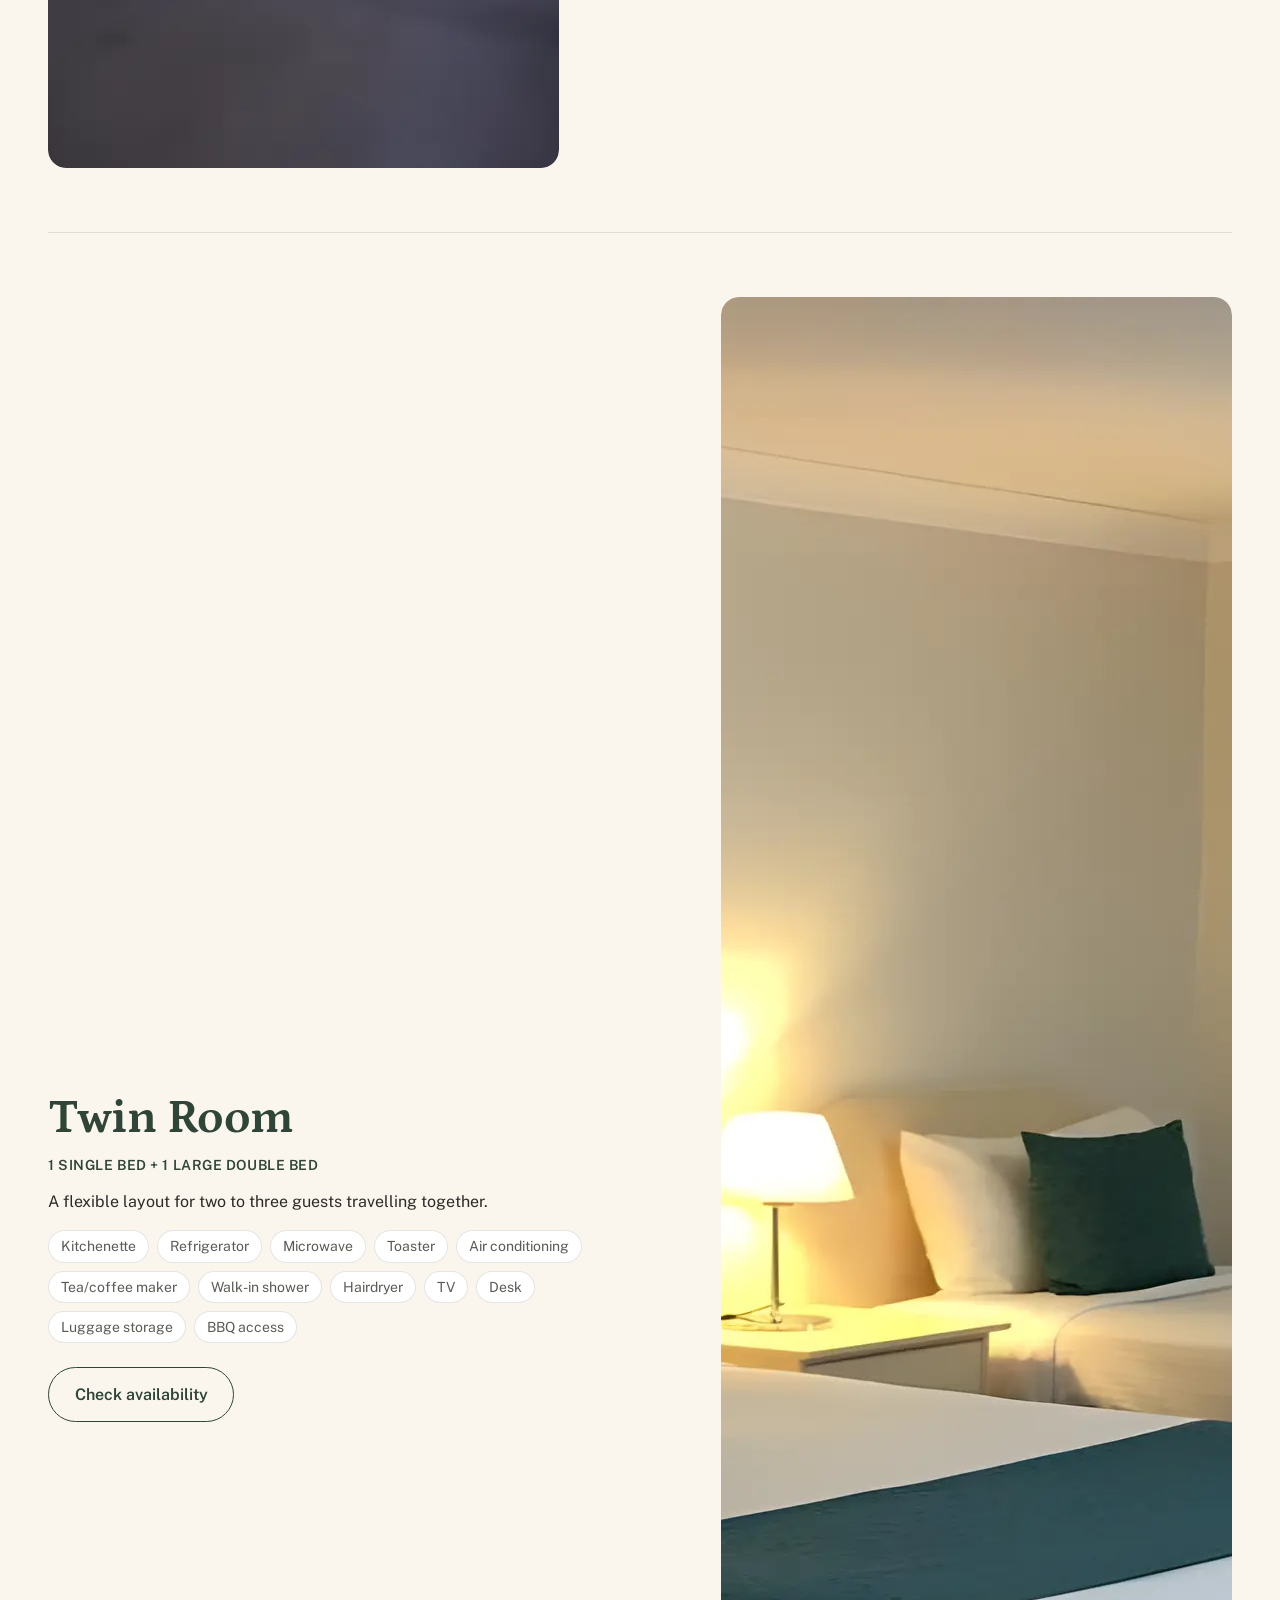
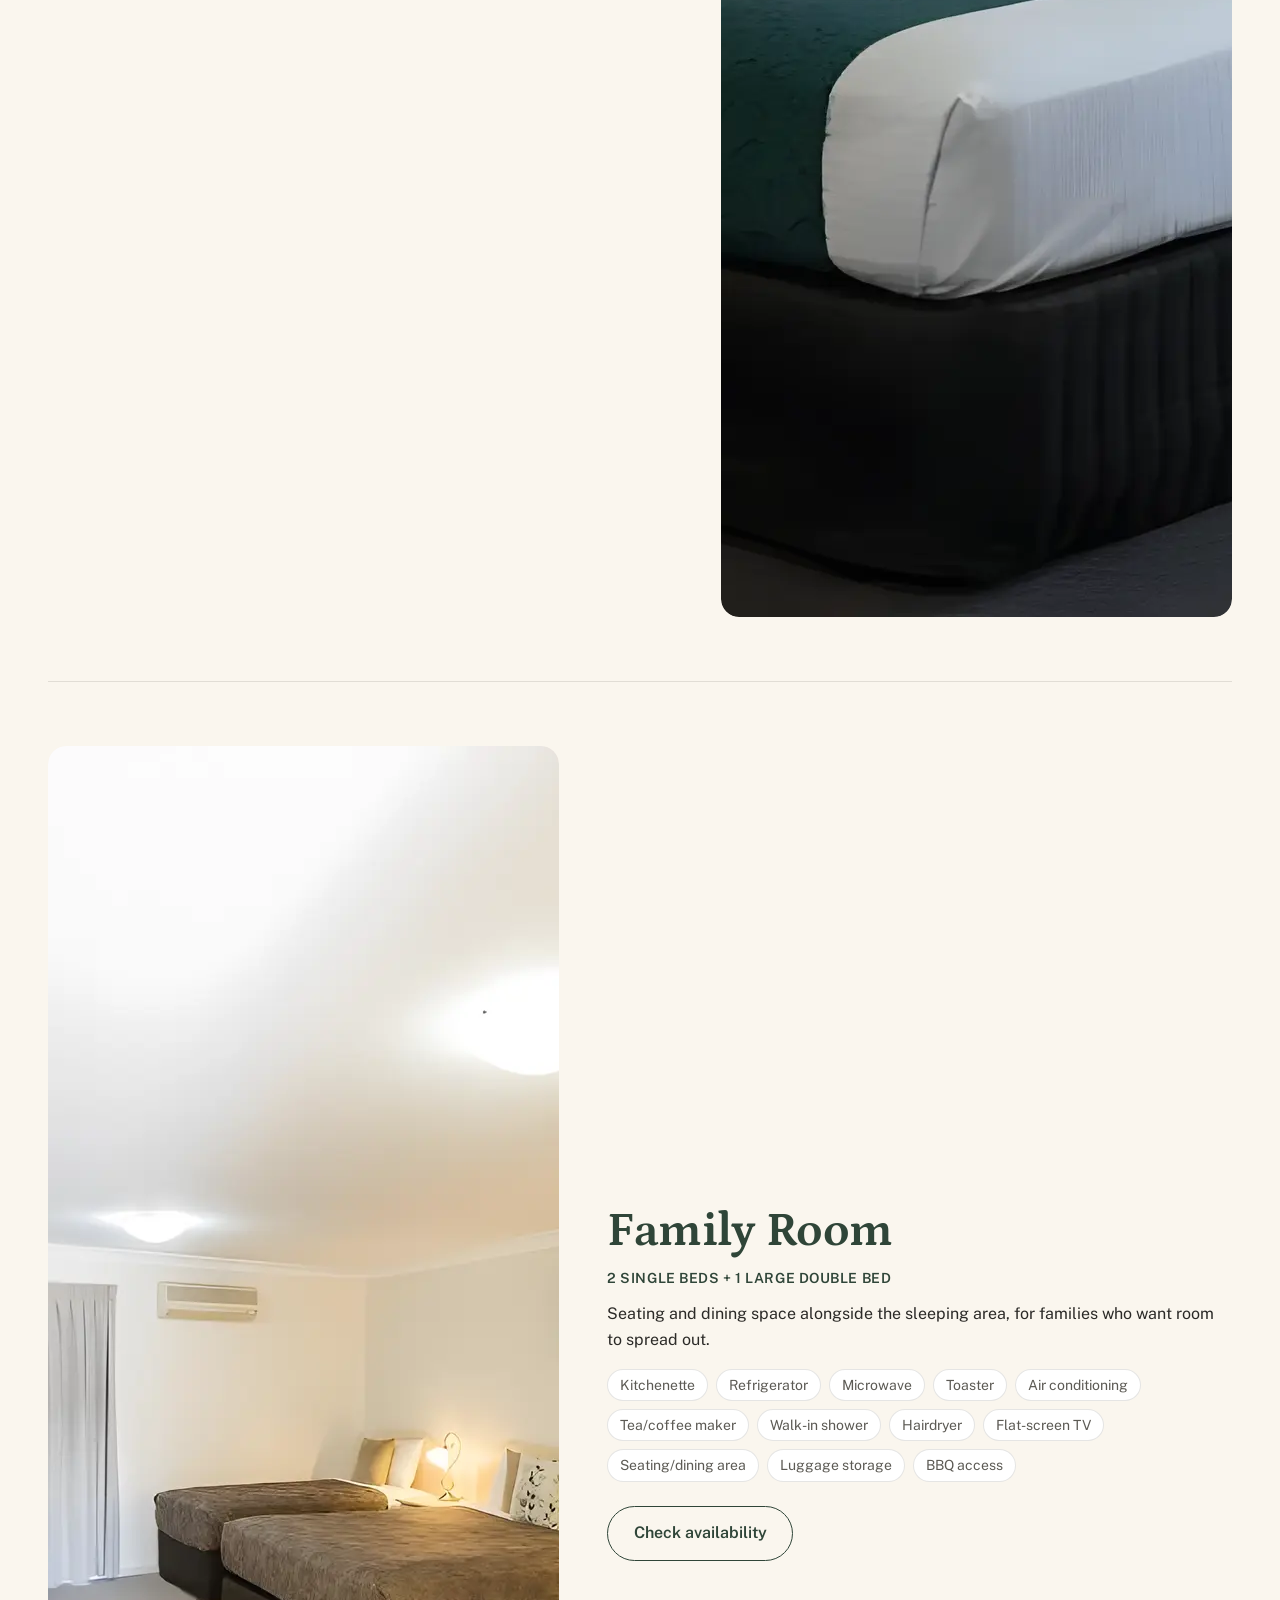
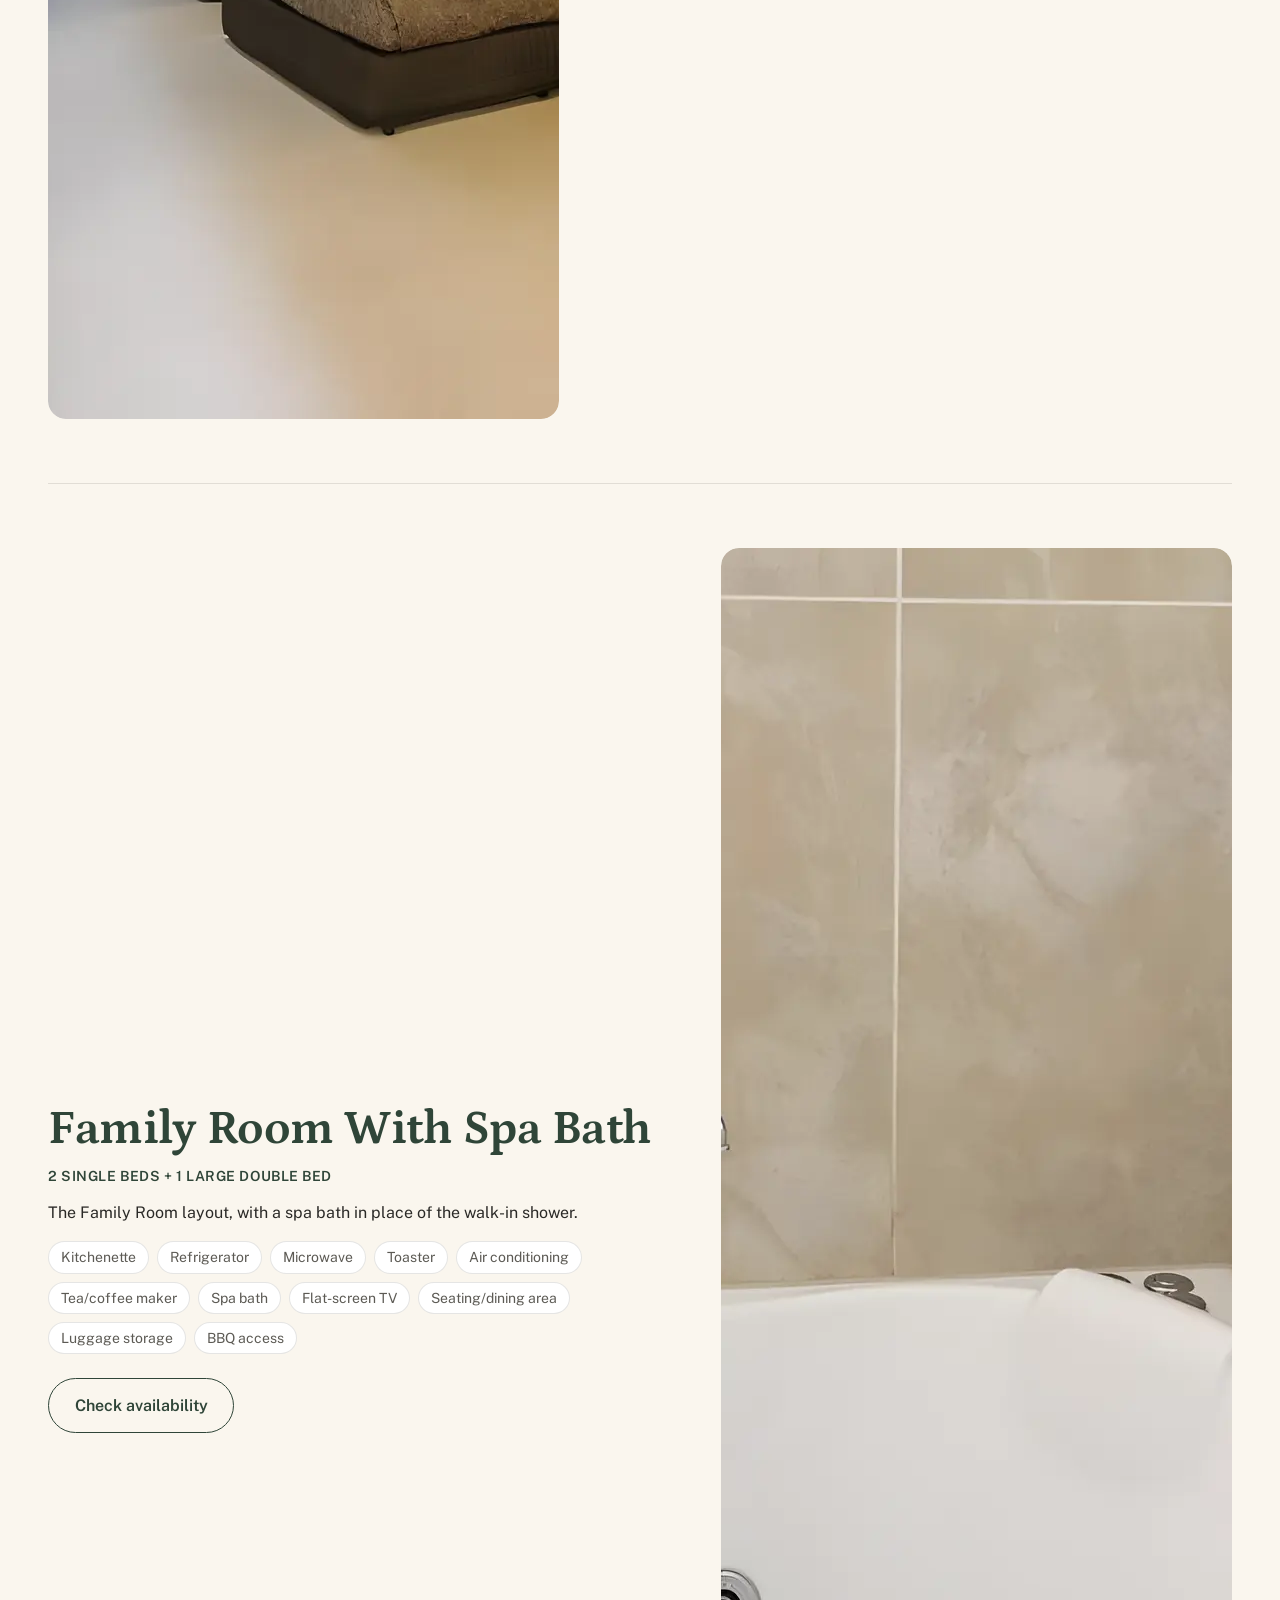
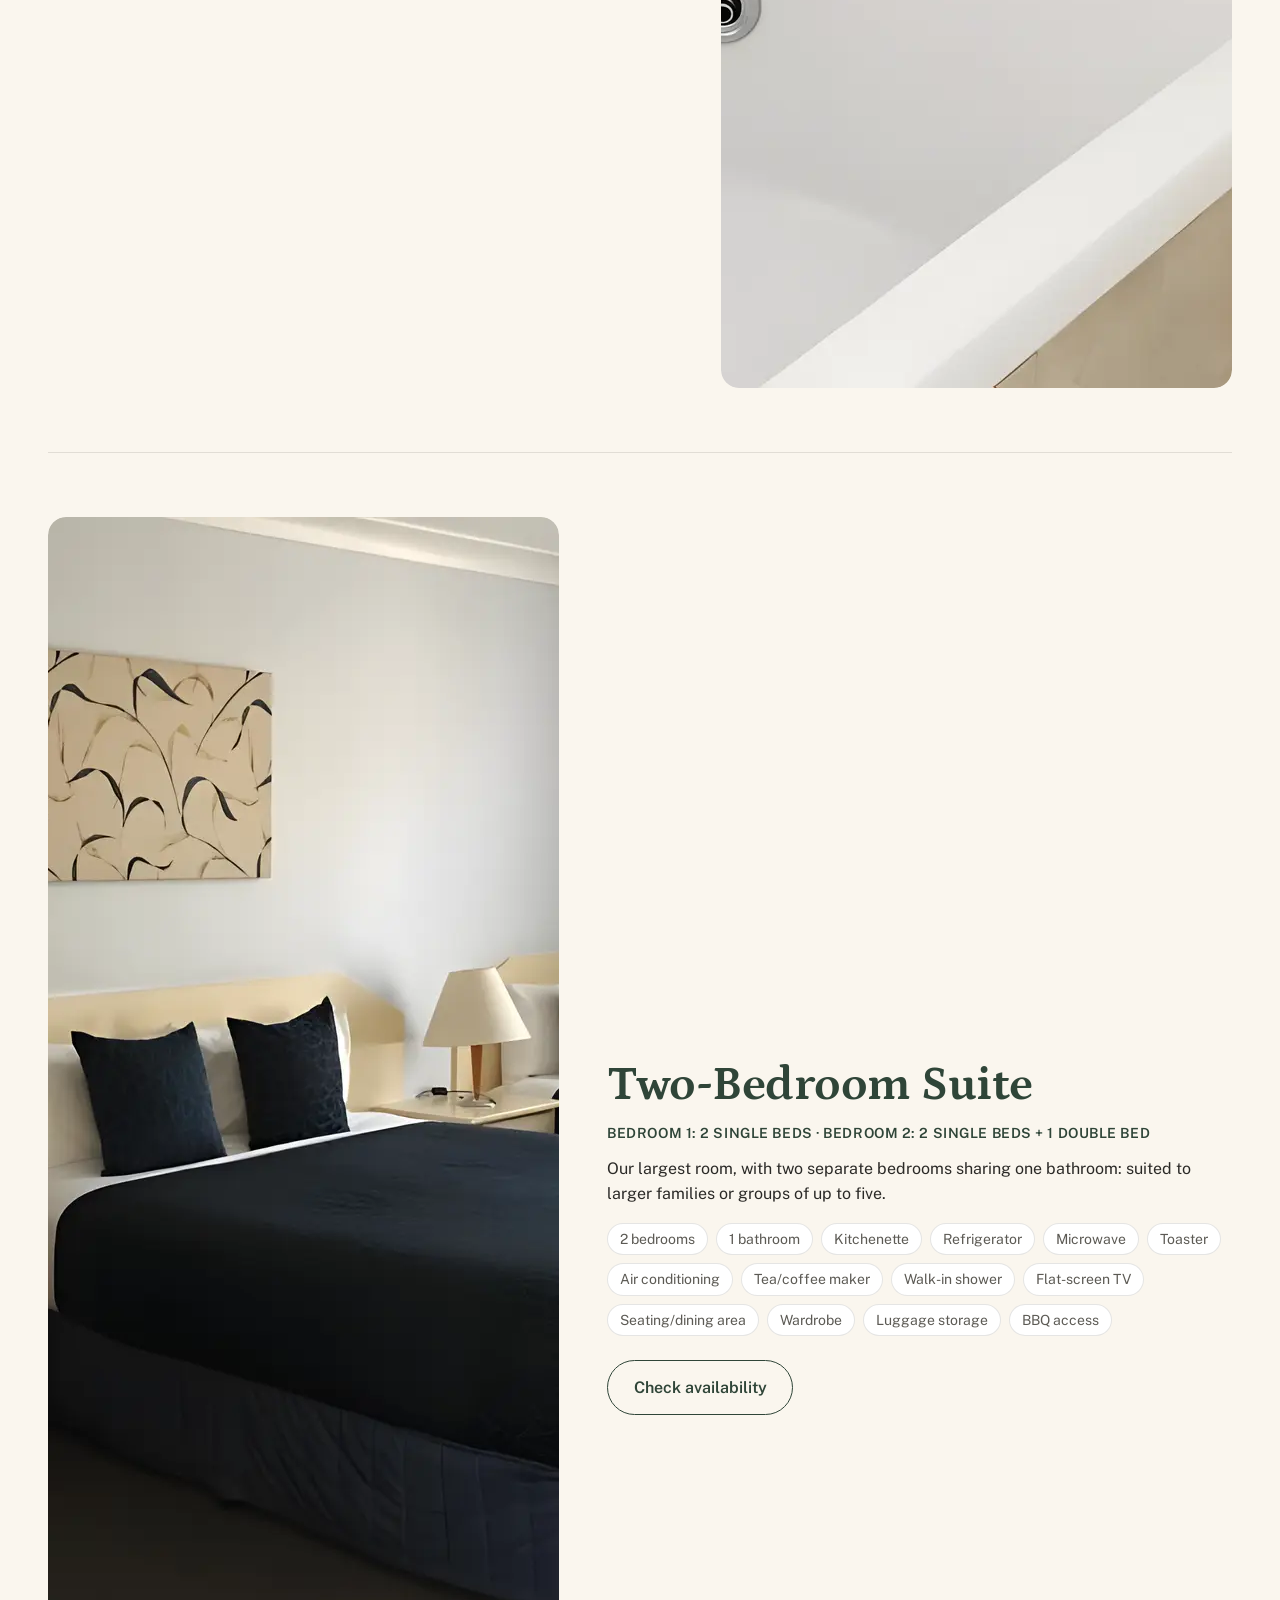
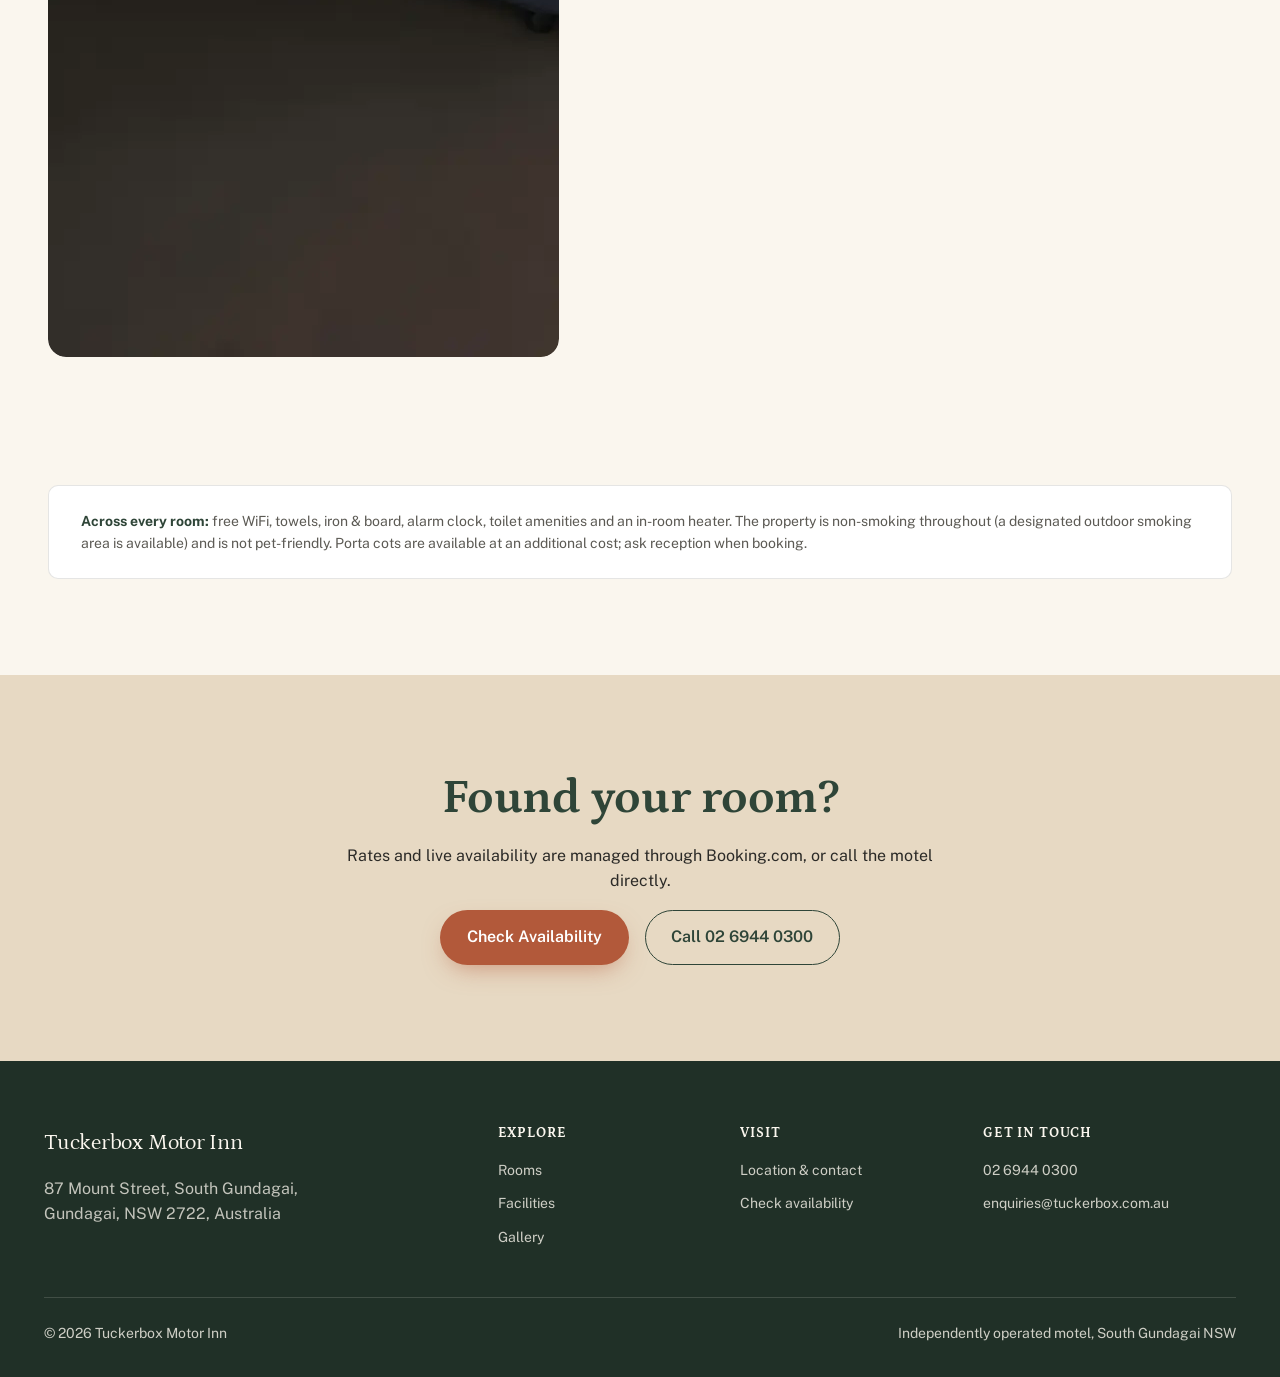
==== commit e398bd34: "Integrate real property photography and fix responsive overflow bugs Replace placeholder photos with" ====
--- a/accommodation.html
+++ b/accommodation.html
@@ -31,7 +31,7 @@
         <li><a href="gallery.html">Gallery</a></li>
         <li><a href="contact.html">Location &amp; Contact</a></li>
       </ul>
-      <a class="nav__phone" href="tel:0269440300"><svg><use href="#icon-phone"></use></svg> 02 6944 0300</a>
+      <a class="nav__phone" href="tel:0269440300" aria-label="Call 02 6944 0300"><svg><use href="#icon-phone"></use></svg> <span class="nav__phone-text">02 6944 0300</span></a>
       <button class="nav-toggle" type="button" aria-label="Open menu" aria-expanded="false">
         <svg><use href="#icon-menu"></use></svg>
       </button>
@@ -51,9 +51,7 @@
 
       <article class="room-row" id="deluxe-queen-room">
         <div class="room-row__media">
-          <div class="photo-placeholder photo-placeholder--ratio-4-3">
-            <span class="photo-placeholder__tag"><svg width="16" height="16"><use href="#icon-camera"></use></svg> Photo pending: Deluxe Queen Room</span>
-          </div>
+          <img class="photo photo--ratio-4-3" style="border-radius:var(--radius-lg)" src="assets/photos/room-deluxe-queen.webp" alt="Deluxe Queen Room at Tuckerbox Motor Inn, with a double bed and work desk" width="1920" height="1440" loading="lazy">
         </div>
         <div>
           <h2 class="room-row__name">Deluxe Queen Room</h2>
@@ -70,9 +68,7 @@
 
       <article class="room-row" id="family-suite-with-balcony">
         <div class="room-row__media">
-          <div class="photo-placeholder photo-placeholder--ratio-4-3">
-            <span class="photo-placeholder__tag"><svg width="16" height="16"><use href="#icon-camera"></use></svg> Photo pending: Family Suite With Balcony</span>
-          </div>
+          <img class="photo photo--ratio-4-3" style="border-radius:var(--radius-lg)" src="assets/photos/room-family-suite-balcony.webp" alt="Family Suite With Balcony at Tuckerbox Motor Inn, with seating area and kitchenette" width="1920" height="1273" loading="lazy">
         </div>
         <div>
           <h2 class="room-row__name">Family Suite With Balcony</h2>
@@ -89,9 +85,7 @@
 
       <article class="room-row" id="twin-room">
         <div class="room-row__media">
-          <div class="photo-placeholder photo-placeholder--ratio-4-3">
-            <span class="photo-placeholder__tag"><svg width="16" height="16"><use href="#icon-camera"></use></svg> Photo pending: Twin Room</span>
-          </div>
+          <img class="photo photo--ratio-4-3" style="border-radius:var(--radius-lg)" src="assets/photos/room-twin.webp" alt="Twin Room at Tuckerbox Motor Inn, with two beds" width="1920" height="1920" loading="lazy">
         </div>
         <div>
           <h2 class="room-row__name">Twin Room</h2>
@@ -108,9 +102,7 @@
 
       <article class="room-row" id="family-room">
         <div class="room-row__media">
-          <div class="photo-placeholder photo-placeholder--ratio-4-3">
-            <span class="photo-placeholder__tag"><svg width="16" height="16"><use href="#icon-camera"></use></svg> Photo pending: Family Room</span>
-          </div>
+          <img class="photo photo--ratio-4-3" style="border-radius:var(--radius-lg)" src="assets/photos/room-family.webp" alt="Family Room at Tuckerbox Motor Inn, with multiple beds and a sofa" width="1920" height="1273" loading="lazy">
         </div>
         <div>
           <h2 class="room-row__name">Family Room</h2>
@@ -128,9 +120,7 @@
 
       <article class="room-row" id="family-room-with-spa-bath">
         <div class="room-row__media">
-          <div class="photo-placeholder photo-placeholder--ratio-4-3">
-            <span class="photo-placeholder__tag"><svg width="16" height="16"><use href="#icon-camera"></use></svg> Photo pending: Family Room With Spa Bath</span>
-          </div>
+          <img class="photo photo--ratio-4-3" style="border-radius:var(--radius-lg)" src="assets/photos/room-family-spa-bath.webp" alt="Spa bath in the Family Room With Spa Bath at Tuckerbox Motor Inn" width="1920" height="1440" loading="lazy">
         </div>
         <div>
           <h2 class="room-row__name">Family Room With Spa Bath</h2>
@@ -147,9 +137,7 @@
 
       <article class="room-row" id="two-bedroom-suite">
         <div class="room-row__media">
-          <div class="photo-placeholder photo-placeholder--ratio-4-3">
-            <span class="photo-placeholder__tag"><svg width="16" height="16"><use href="#icon-camera"></use></svg> Photo pending: Two-Bedroom Suite</span>
-          </div>
+          <img class="photo photo--ratio-4-3" style="border-radius:var(--radius-lg)" src="assets/photos/room-two-bedroom-suite.webp" alt="Bedroom in the Two-Bedroom Suite at Tuckerbox Motor Inn" width="1920" height="1440" loading="lazy">
         </div>
         <div>
           <h2 class="room-row__name">Two-Bedroom Suite</h2>
--- a/css/styles.css
+++ b/css/styles.css
@@ -217,6 +217,11 @@
 }
 .nav__phone svg { width: 1.1em; height: 1.1em; stroke: var(--color-eucalyptus); }
 
+@media (max-width: 420px) {
+  .nav__phone { padding: var(--space-2); margin: calc(var(--space-2) * -1); }
+  .nav__phone-text { display: none; }
+}
+
 .nav-toggle {
   display: none;
   background: none;
@@ -324,6 +329,17 @@
 }
 .photo-placeholder__tag svg { width: 1.1em; height: 1.1em; flex-shrink: 0; }
 
+.photo {
+  display: block;
+  width: 100%;
+  object-fit: cover;
+}
+.photo--fill { height: 100%; }
+.photo--ratio-16-9 { aspect-ratio: 16 / 9; }
+.photo--ratio-4-3 { aspect-ratio: 4 / 3; }
+.photo--ratio-1-1 { aspect-ratio: 1 / 1; }
+.photo--ratio-3-4 { aspect-ratio: 3 / 4; }
+
 .photo-placeholder--ratio-16-9 { aspect-ratio: 16 / 9; }
 .photo-placeholder--ratio-4-3 { aspect-ratio: 4 / 3; }
 .photo-placeholder--ratio-1-1 { aspect-ratio: 1 / 1; }
@@ -436,7 +452,7 @@
 
 .facility-groups {
   display: grid;
-  grid-template-columns: repeat(auto-fit, minmax(280px, 1fr));
+  grid-template-columns: repeat(auto-fit, minmax(min(280px, 100%), 1fr));
   gap: var(--space-7) var(--space-8);
 }
 
@@ -516,7 +532,8 @@
   max-width: min(900px, 90vw);
   width: 100%;
 }
-.lightbox__figure .photo-placeholder { aspect-ratio: 16/10; border-radius: var(--radius-md); }
+.lightbox__figure .photo-placeholder,
+.lightbox__figure img { aspect-ratio: 16/10; border-radius: var(--radius-md); width: 100%; object-fit: cover; }
 .lightbox__caption {
   color: var(--color-ivory);
   margin-top: var(--space-4);
@@ -579,19 +596,23 @@
 
 .contact-grid {
   display: grid;
-  grid-template-columns: 1fr 1fr;
+  grid-template-columns: minmax(0, 1fr) minmax(0, 1fr);
   gap: var(--space-8);
 }
-@media (max-width: 860px) { .contact-grid { grid-template-columns: 1fr; } }
+.contact-grid > * { min-width: 0; }
+@media (max-width: 860px) { .contact-grid { grid-template-columns: minmax(0, 1fr); } }
 
 .contact-list {
   list-style: none;
   margin: 0;
   padding: 0;
   display: grid;
+  grid-template-columns: minmax(0, 1fr);
   gap: var(--space-5);
 }
-.contact-list li { display: flex; gap: var(--space-4); align-items: flex-start; }
+.contact-list li { display: flex; gap: var(--space-4); align-items: flex-start; min-width: 0; }
+.contact-list li > div { min-width: 0; flex: 1; }
+.contact-list dd { overflow-wrap: break-word; }
 .contact-list svg { width: 24px; height: 24px; stroke: var(--color-clay); flex-shrink: 0; margin-top: 2px; }
 .contact-list dt { font-weight: 700; margin-bottom: var(--space-1); }
 .contact-list a { font-weight: 600; }
@@ -621,10 +642,12 @@
   padding-bottom: var(--space-7);
   border-bottom: 1px solid rgba(250, 246, 238, 0.15);
 }
-@media (max-width: 760px) { .footer-grid { grid-template-columns: 1fr 1fr; } }
+.footer-grid > div { min-width: 0; }
+@media (max-width: 760px) { .footer-grid { grid-template-columns: minmax(0, 1fr) minmax(0, 1fr); } }
+@media (max-width: 480px) { .footer-grid { grid-template-columns: minmax(0, 1fr); } }
 
 .footer-grid ul { list-style: none; margin: 0; padding: 0; display: grid; gap: var(--space-2); }
-.footer-grid ul a { text-decoration: none; font-size: var(--fs-sm); color: rgba(250, 246, 238, 0.8); }
+.footer-grid ul a { text-decoration: none; font-size: var(--fs-sm); color: rgba(250, 246, 238, 0.8); overflow-wrap: anywhere; }
 .footer-grid ul a:hover { color: var(--color-ivory); }
 
 .footer-bottom {
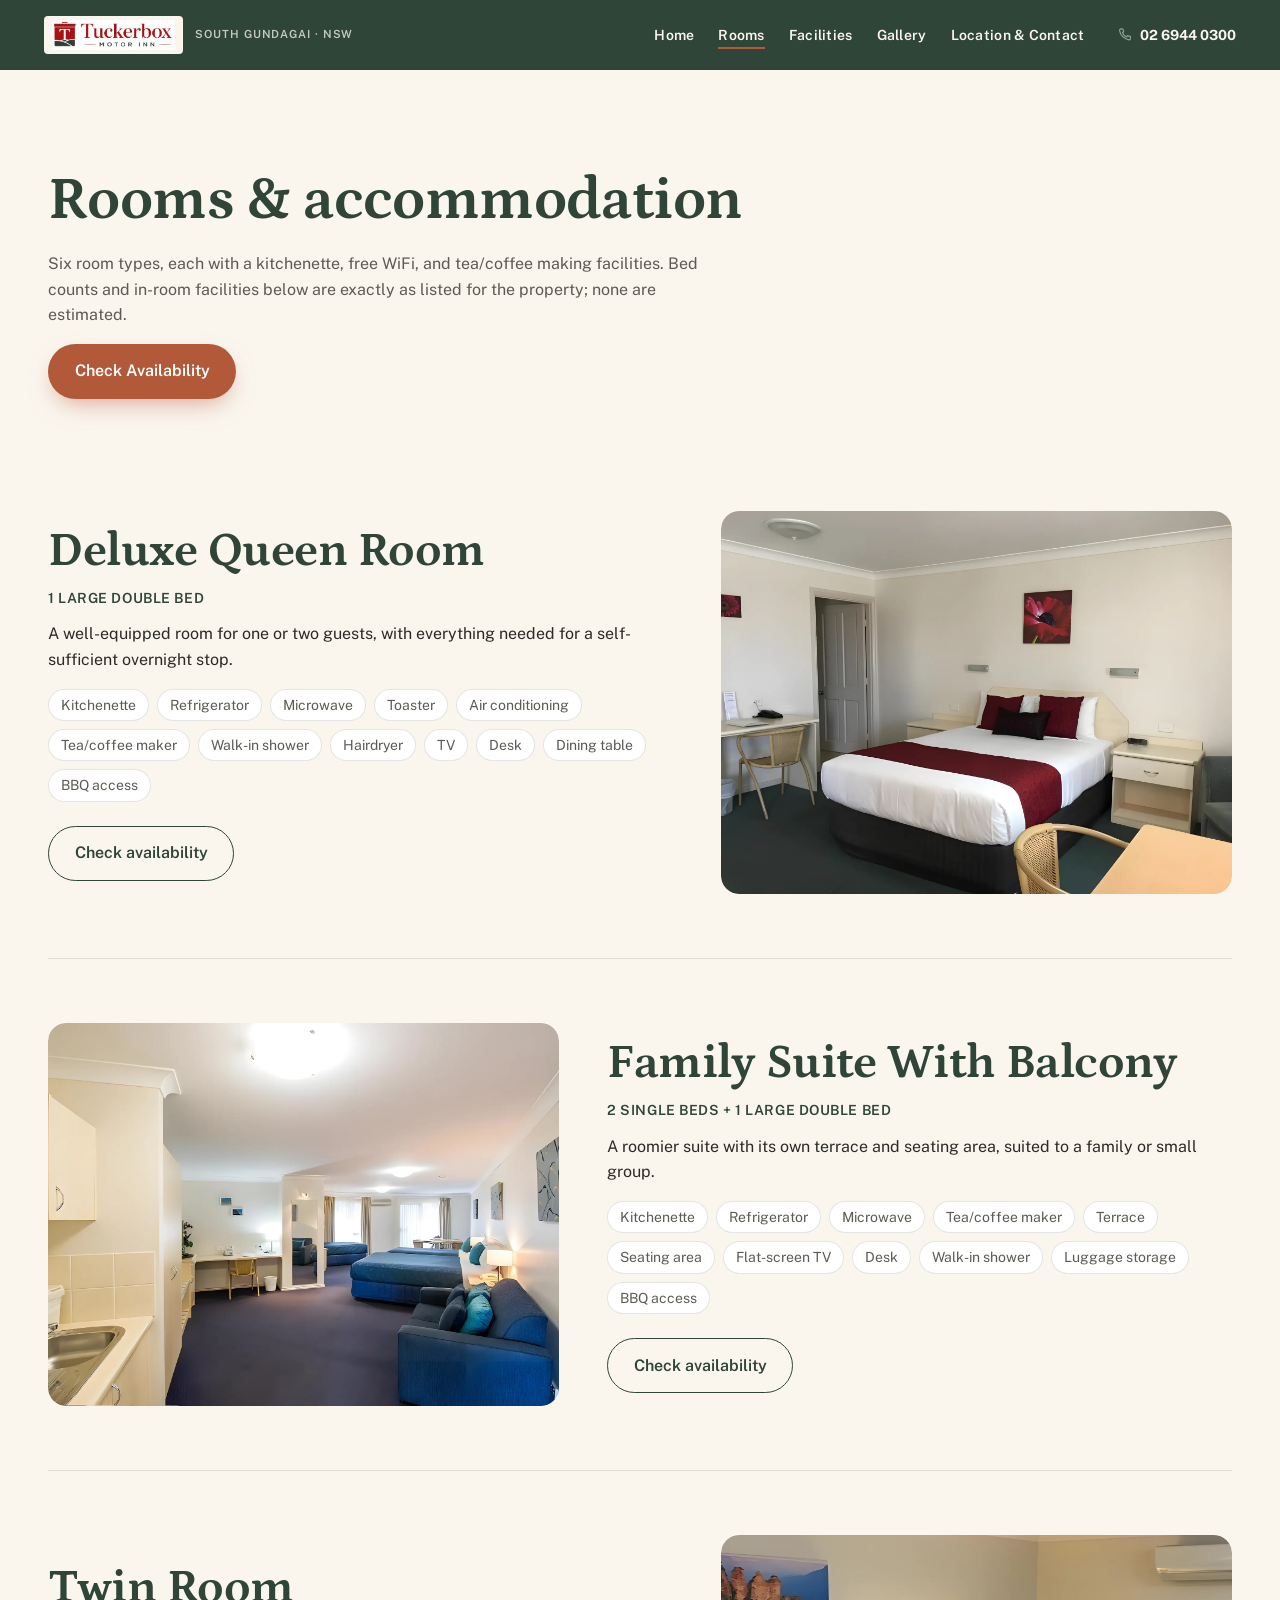
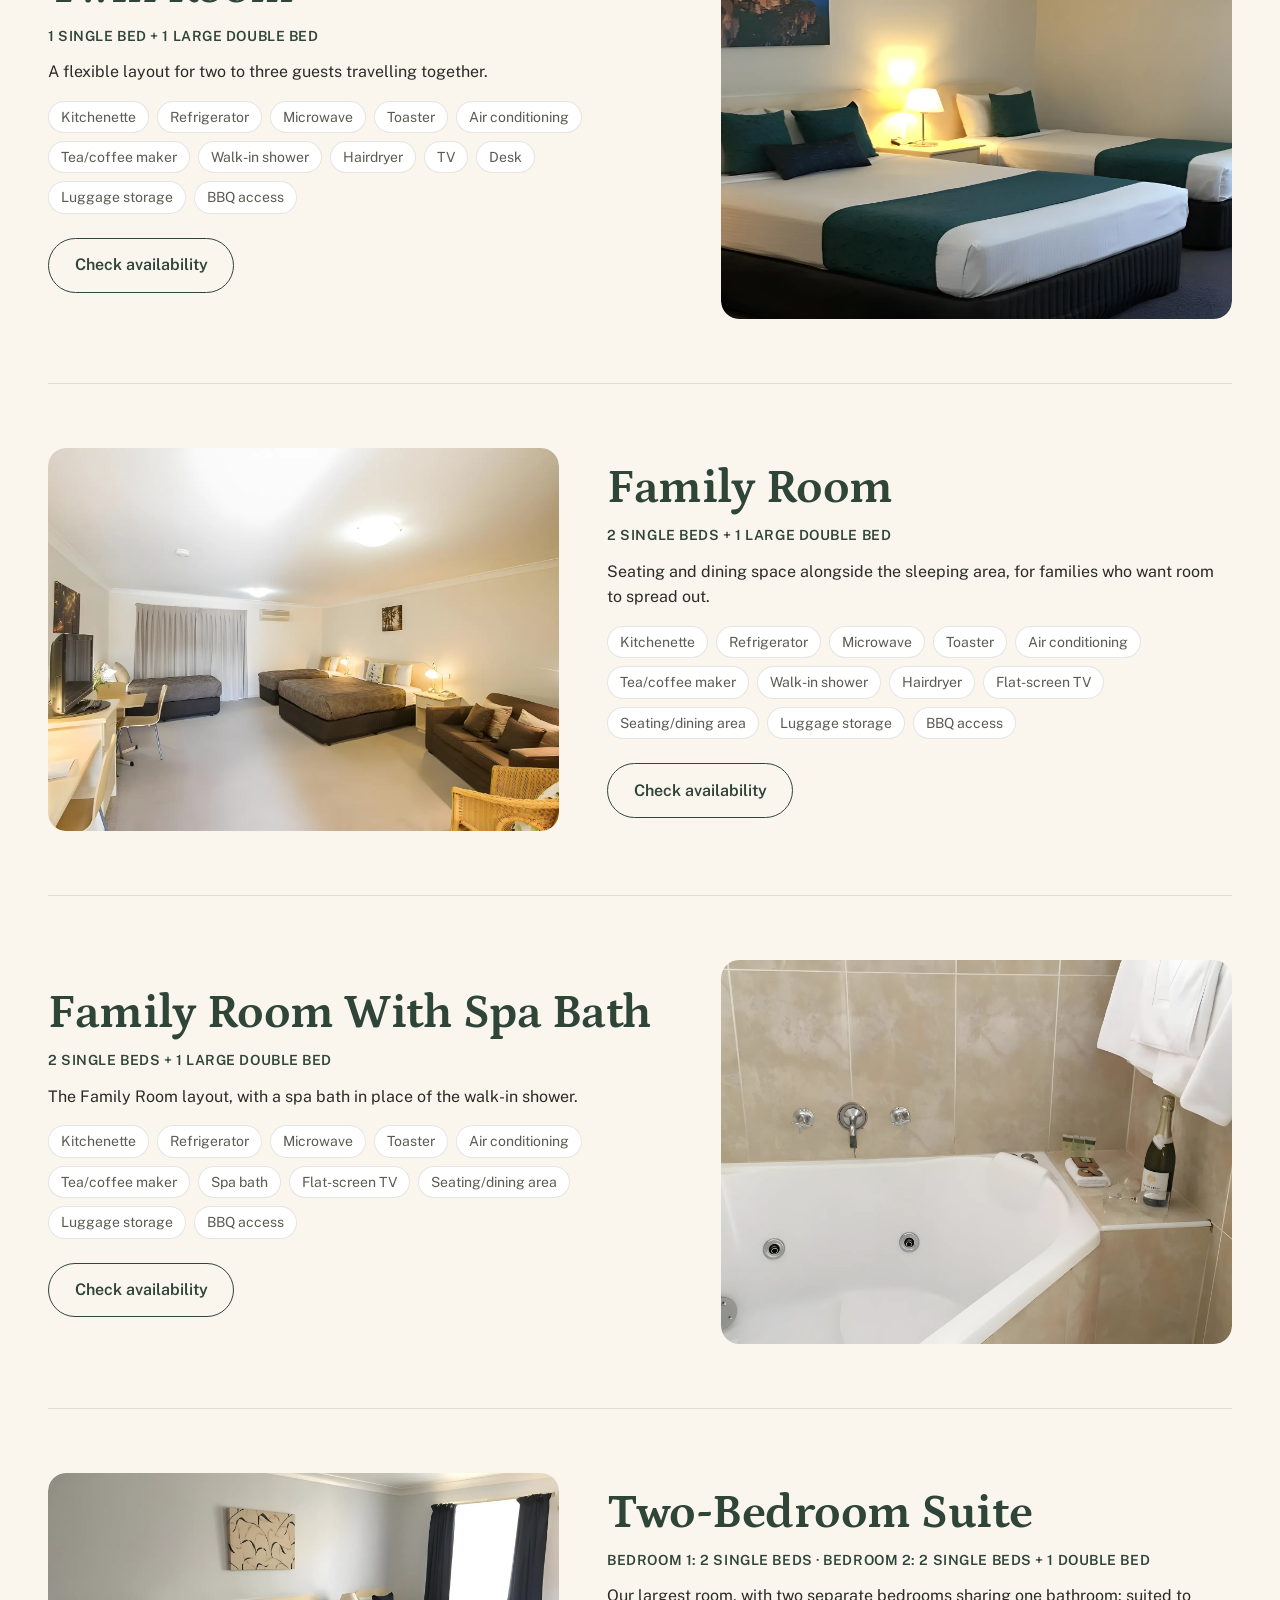
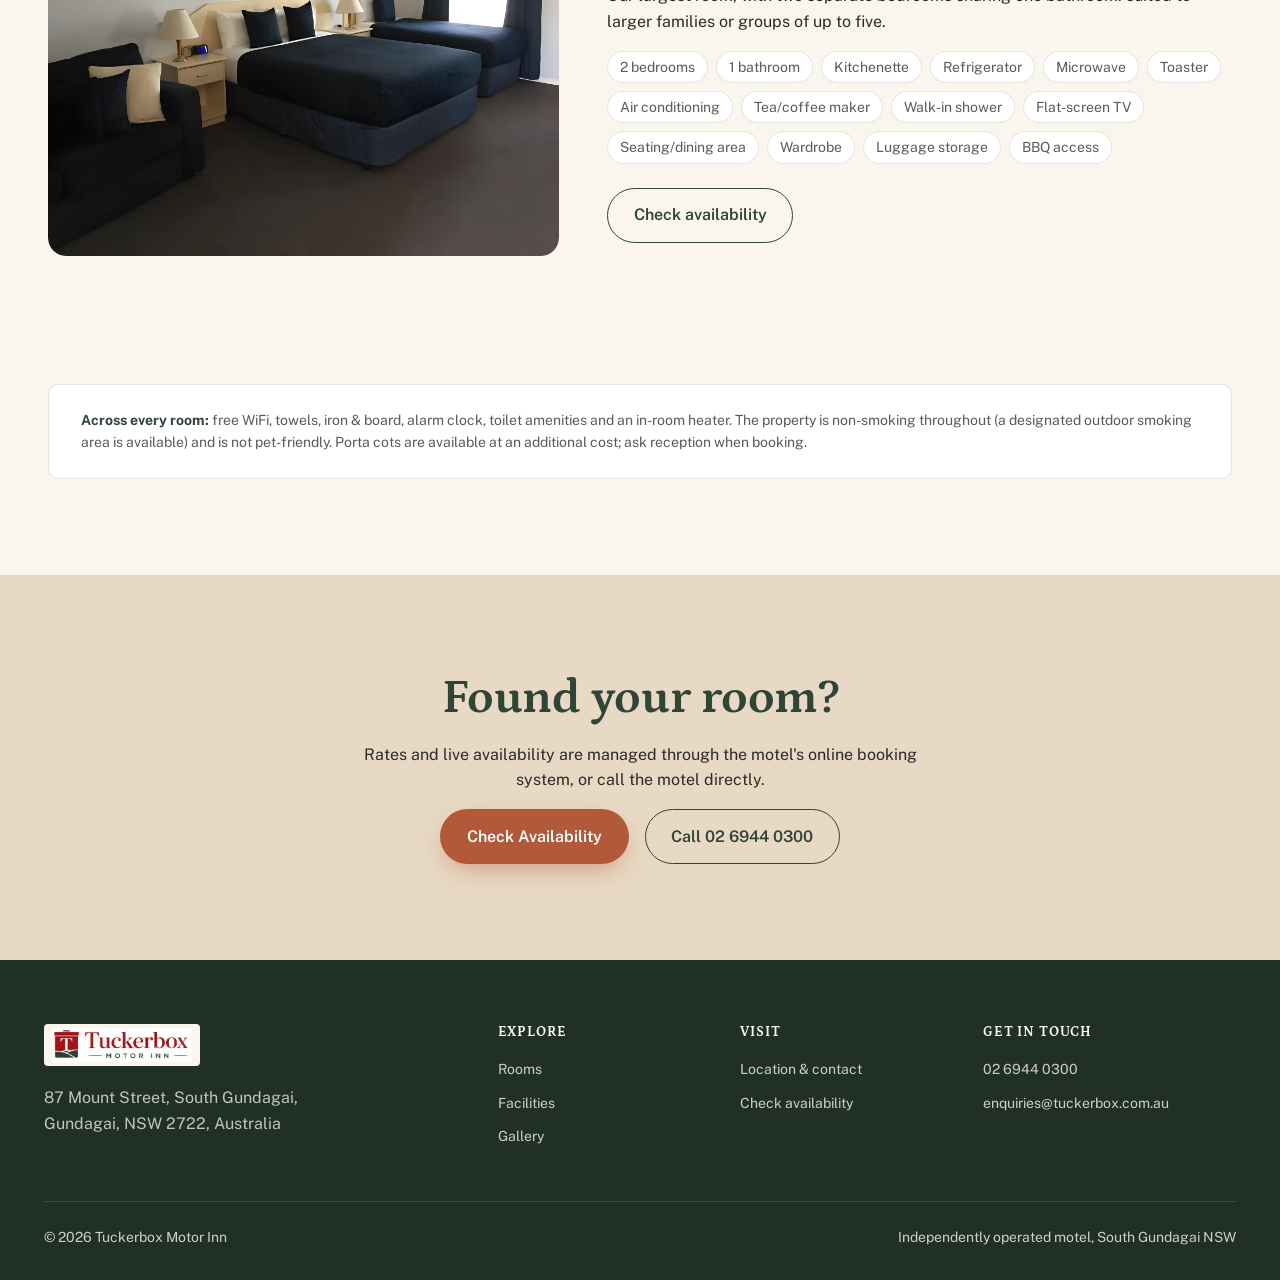
==== commit 4c59039d: "Correct booking engine to Bookings247 and add the real logo Critical correction: the official site's" ====
--- a/accommodation.html
+++ b/accommodation.html
@@ -22,7 +22,7 @@
 
 <header class="site-header">
   <div class="container site-header__bar">
-    <a class="logo" href="index.html">Tuckerbox Motor Inn<small>South Gundagai · NSW</small></a>
+    <a class="logo" href="index.html"><span class="logo__mark"><img src="assets/brand/tuckerbox-logo.jpg" alt="Tuckerbox Motor Inn" width="399" height="97"></span><small>South Gundagai &middot; NSW</small></a>
     <nav class="nav" aria-label="Primary">
       <ul class="nav__links">
         <li><a href="index.html">Home</a></li>
@@ -46,7 +46,7 @@
       <div class="section-head">
         <h1>Rooms &amp; accommodation</h1>
         <p>Six room types, each with a kitchenette, free WiFi, and tea/coffee making facilities. Bed counts and in-room facilities below are exactly as listed for the property; none are estimated.</p>
-        <a class="btn btn--primary" href="https://www.booking.com/Share-xRc6vJ" target="_blank" rel="noopener">Check Availability</a>
+        <a class="btn btn--primary" href="https://bookings247.com.au/booking2/booknow.php?property_id=3658" target="_blank" rel="noopener">Check Availability</a>
       </div>
 
       <article class="room-row" id="deluxe-queen-room">
@@ -62,7 +62,7 @@
             <li>Air conditioning</li><li>Tea/coffee maker</li><li>Walk-in shower</li>
             <li>Hairdryer</li><li>TV</li><li>Desk</li><li>Dining table</li><li>BBQ access</li>
           </ul>
-          <a class="btn btn--outline" href="https://www.booking.com/Share-xRc6vJ" target="_blank" rel="noopener">Check availability</a>
+          <a class="btn btn--outline" href="https://bookings247.com.au/booking2/bookroom.php?property_id=3658&roomid=9501" target="_blank" rel="noopener">Check availability</a>
         </div>
       </article>
 
@@ -79,7 +79,7 @@
             <li>Terrace</li><li>Seating area</li><li>Flat-screen TV</li><li>Desk</li>
             <li>Walk-in shower</li><li>Luggage storage</li><li>BBQ access</li>
           </ul>
-          <a class="btn btn--outline" href="https://www.booking.com/Share-xRc6vJ" target="_blank" rel="noopener">Check availability</a>
+          <a class="btn btn--outline" href="https://bookings247.com.au/booking2/bookroom.php?property_id=3658&roomid=9502" target="_blank" rel="noopener">Check availability</a>
         </div>
       </article>
 
@@ -96,7 +96,7 @@
             <li>Air conditioning</li><li>Tea/coffee maker</li><li>Walk-in shower</li>
             <li>Hairdryer</li><li>TV</li><li>Desk</li><li>Luggage storage</li><li>BBQ access</li>
           </ul>
-          <a class="btn btn--outline" href="https://www.booking.com/Share-xRc6vJ" target="_blank" rel="noopener">Check availability</a>
+          <a class="btn btn--outline" href="https://bookings247.com.au/booking2/bookroom.php?property_id=3658&roomid=9503" target="_blank" rel="noopener">Check availability</a>
         </div>
       </article>
 
@@ -114,7 +114,7 @@
             <li>Hairdryer</li><li>Flat-screen TV</li><li>Seating/dining area</li>
             <li>Luggage storage</li><li>BBQ access</li>
           </ul>
-          <a class="btn btn--outline" href="https://www.booking.com/Share-xRc6vJ" target="_blank" rel="noopener">Check availability</a>
+          <a class="btn btn--outline" href="https://bookings247.com.au/booking2/bookroom.php?property_id=3658&roomid=9504" target="_blank" rel="noopener">Check availability</a>
         </div>
       </article>
 
@@ -131,7 +131,7 @@
             <li>Air conditioning</li><li>Tea/coffee maker</li><li>Spa bath</li>
             <li>Flat-screen TV</li><li>Seating/dining area</li><li>Luggage storage</li><li>BBQ access</li>
           </ul>
-          <a class="btn btn--outline" href="https://www.booking.com/Share-xRc6vJ" target="_blank" rel="noopener">Check availability</a>
+          <a class="btn btn--outline" href="https://bookings247.com.au/booking2/bookroom.php?property_id=3658&roomid=9505" target="_blank" rel="noopener">Check availability</a>
         </div>
       </article>
 
@@ -149,7 +149,7 @@
             <li>Walk-in shower</li><li>Flat-screen TV</li><li>Seating/dining area</li>
             <li>Wardrobe</li><li>Luggage storage</li><li>BBQ access</li>
           </ul>
-          <a class="btn btn--outline" href="https://www.booking.com/Share-xRc6vJ" target="_blank" rel="noopener">Check availability</a>
+          <a class="btn btn--outline" href="https://bookings247.com.au/booking2/bookroom.php?property_id=3658&roomid=9506" target="_blank" rel="noopener">Check availability</a>
         </div>
       </article>
 
@@ -162,9 +162,9 @@
   <section class="section section--sandstone">
     <div class="container center-cta">
       <h2>Found your room?</h2>
-      <p>Rates and live availability are managed through Booking.com, or call the motel directly.</p>
+      <p>Rates and live availability are managed through the motel's online booking system, or call the motel directly.</p>
       <div class="hero__actions" style="justify-content:center">
-        <a class="btn btn--primary" href="https://www.booking.com/Share-xRc6vJ" target="_blank" rel="noopener">Check Availability</a>
+        <a class="btn btn--primary" href="https://bookings247.com.au/booking2/booknow.php?property_id=3658" target="_blank" rel="noopener">Check Availability</a>
         <a class="btn btn--outline" href="tel:0269440300">Call 02 6944 0300</a>
       </div>
     </div>
@@ -176,7 +176,7 @@
   <div class="container">
     <div class="footer-grid">
       <div>
-        <a class="logo" href="index.html">Tuckerbox Motor Inn</a>
+        <a class="logo" href="index.html"><span class="logo__mark"><img src="assets/brand/tuckerbox-logo.jpg" alt="Tuckerbox Motor Inn" width="399" height="97"></span></a>
         <p style="margin-top:var(--space-4);max-width:32ch;color:rgba(250,246,238,0.75)">87 Mount Street, South Gundagai, Gundagai, NSW 2722, Australia</p>
       </div>
       <div>
@@ -191,7 +191,7 @@
         <h4>Visit</h4>
         <ul>
           <li><a href="contact.html">Location &amp; contact</a></li>
-          <li><a href="https://www.booking.com/Share-xRc6vJ" target="_blank" rel="noopener">Check availability</a></li>
+          <li><a href="https://bookings247.com.au/booking2/booknow.php?property_id=3658" target="_blank" rel="noopener">Check availability</a></li>
         </ul>
       </div>
       <div>
--- a/css/styles.css
+++ b/css/styles.css
@@ -19,7 +19,19 @@
   text-rendering: optimizeLegibility;
 }
 
-img, svg { max-width: 100%; display: block; }
+/* ---- Universal media reset ----
+   Keeps every image/video/svg/iframe inside its box, including inside
+   flex/grid containers. See the "flex/grid" note below for why min-width/
+   min-height matter as much as max-width here. */
+img, picture, video, canvas, svg, iframe, embed, object {
+  display: block;
+  max-width: 100%;
+  min-width: 0;
+  min-height: 0;
+}
+img, video {
+  height: auto;
+}
 
 h1, h2, h3, h4 {
   font-family: var(--font-display);
@@ -162,12 +174,25 @@
 }
 
 .logo {
+  display: inline-flex;
+  align-items: center;
+  gap: var(--space-3);
   font-family: var(--font-display);
   font-size: var(--fs-lg);
   color: var(--color-ivory);
   text-decoration: none;
   letter-spacing: -0.01em;
 }
+.logo__mark {
+  display: inline-flex;
+  align-items: center;
+  background: var(--color-ivory);
+  border-radius: var(--radius-sm);
+  padding: var(--space-1) var(--space-2);
+  line-height: 0;
+}
+.logo__mark img { display: block; height: 30px; width: auto; }
+.site-footer .logo__mark img { height: 34px; }
 .logo small {
   display: block;
   font-family: var(--font-body);
@@ -340,6 +365,17 @@
 .photo--ratio-1-1 { aspect-ratio: 1 / 1; }
 .photo--ratio-3-4 { aspect-ratio: 3 / 4; }
 
+/* Legacy fallback for aspect-ratio (pre-2021 browsers / no support):
+   wrap the media in <div class="ratio-fallback" style="--ratio:56.25%">
+   so it still holds its box via the classic padding-top trick. Not needed
+   by any current page on this site (aspect-ratio has full support in our
+   target browsers) — kept here for future-proofing only. */
+.ratio-fallback { position: relative; width: 100%; overflow: hidden; }
+.ratio-fallback::before { content: ""; display: block; padding-top: var(--ratio, 56.25%); }
+.ratio-fallback > img, .ratio-fallback > video, .ratio-fallback > iframe {
+  position: absolute; inset: 0; width: 100%; height: 100%; object-fit: cover;
+}
+
 .photo-placeholder--ratio-16-9 { aspect-ratio: 16 / 9; }
 .photo-placeholder--ratio-4-3 { aspect-ratio: 4 / 3; }
 .photo-placeholder--ratio-1-1 { aspect-ratio: 1 / 1; }
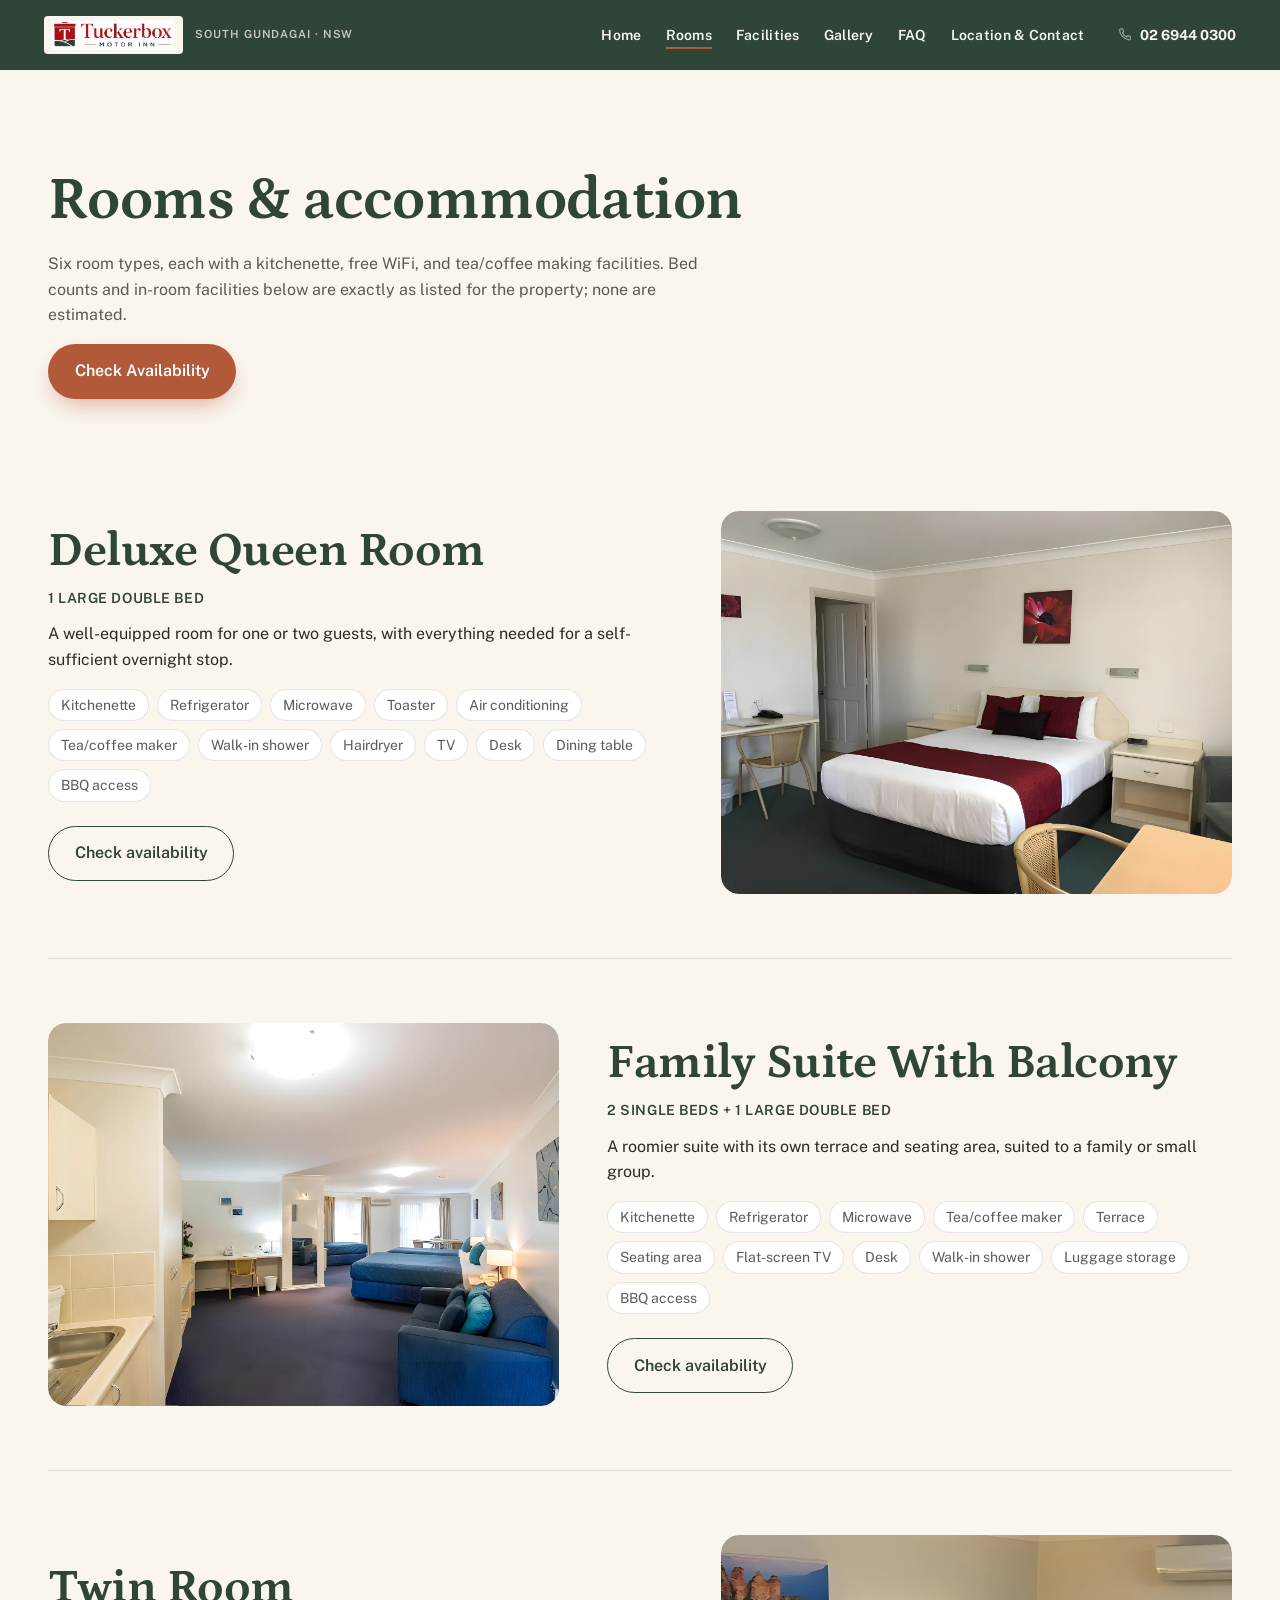
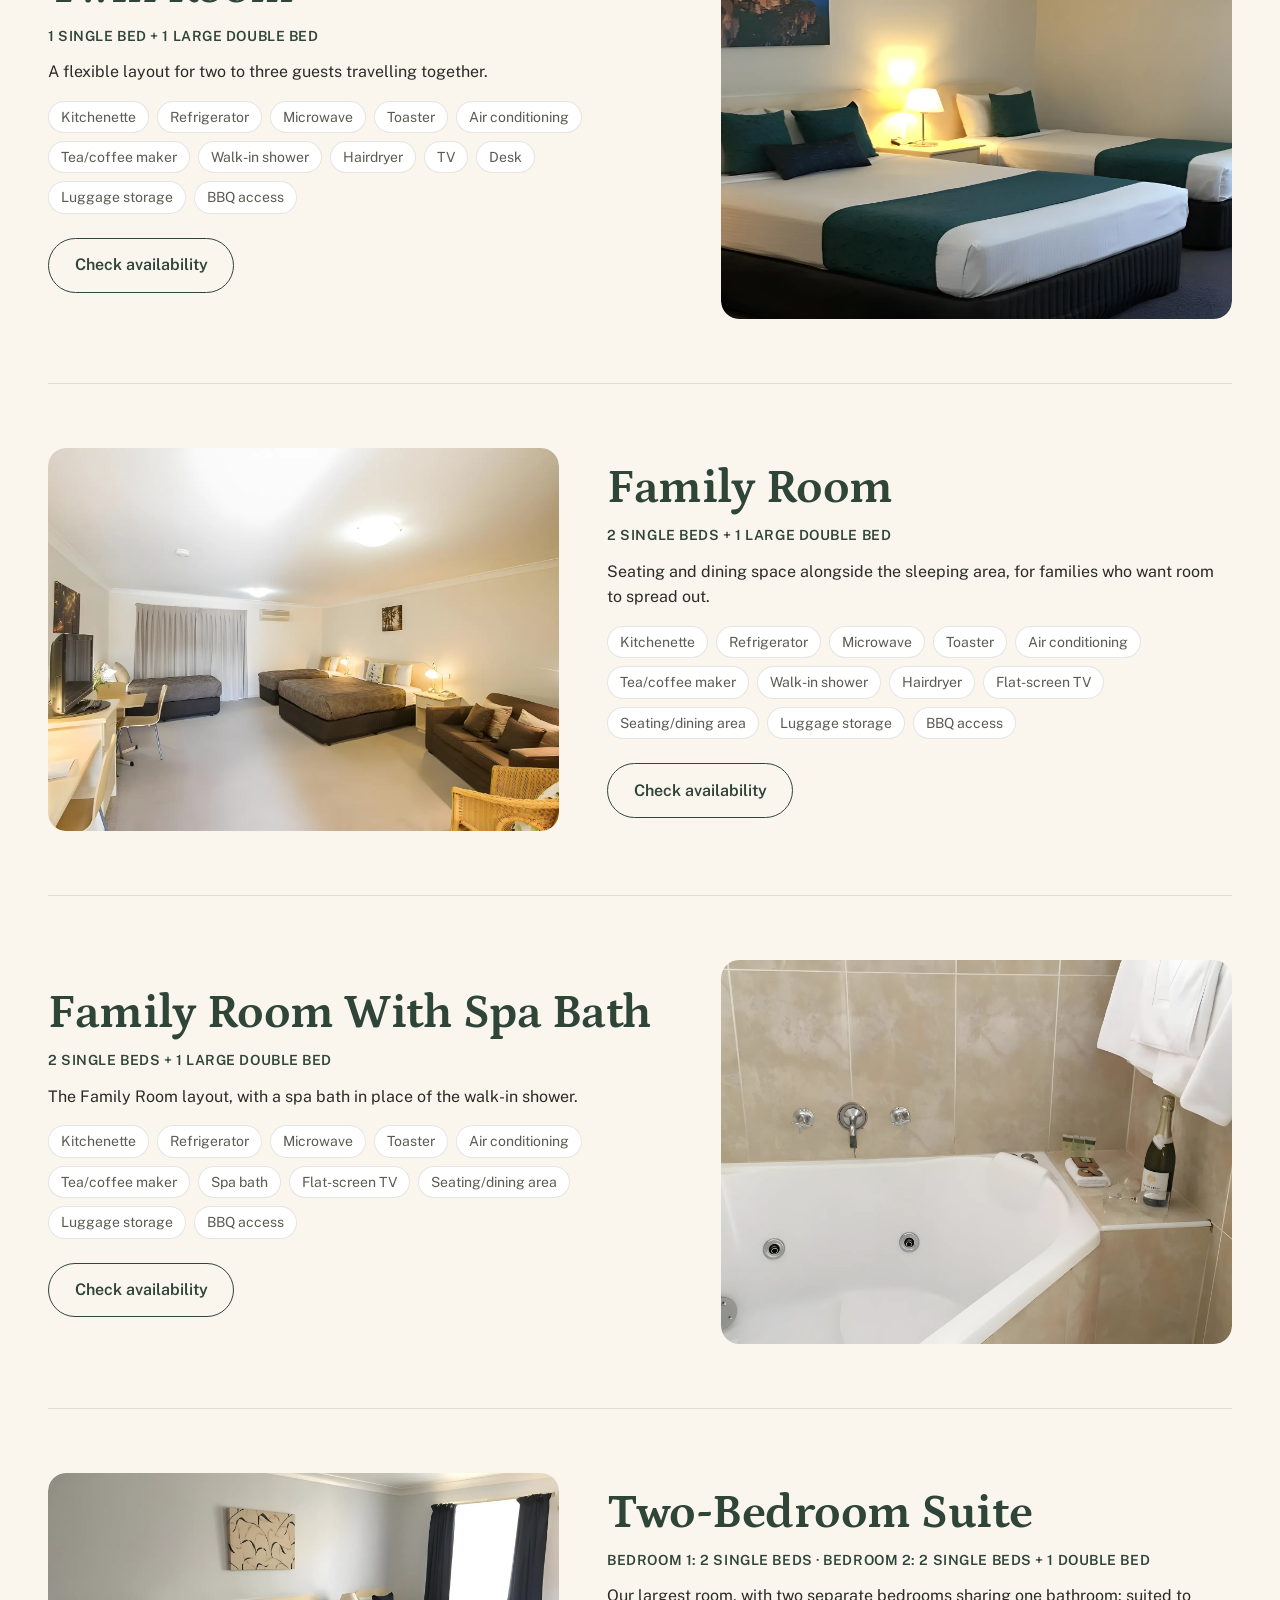
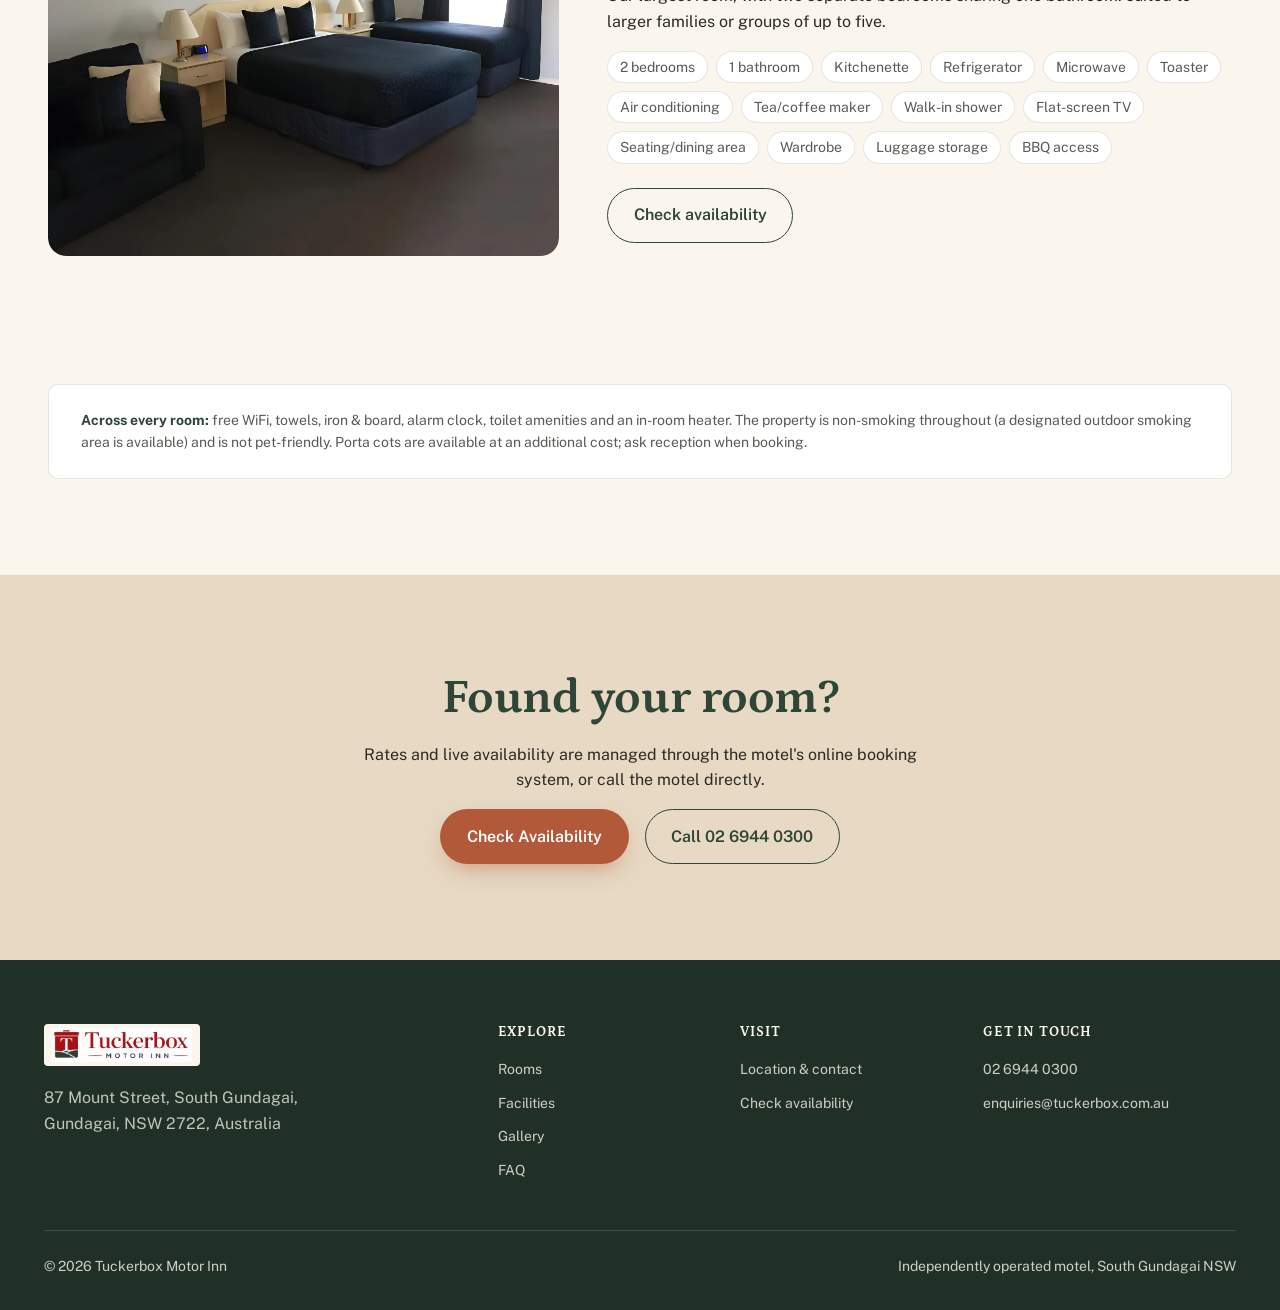
==== commit 09f959d1: "Add FAQ page New faq.html, linked from nav and footer on every page, with 8 real Q&As sourced verbat" ====
--- a/accommodation.html
+++ b/accommodation.html
@@ -29,6 +29,7 @@
         <li><a href="accommodation.html" aria-current="page">Rooms</a></li>
         <li><a href="facilities.html">Facilities</a></li>
         <li><a href="gallery.html">Gallery</a></li>
+        <li><a href="faq.html">FAQ</a></li>
         <li><a href="contact.html">Location &amp; Contact</a></li>
       </ul>
       <a class="nav__phone" href="tel:0269440300" aria-label="Call 02 6944 0300"><svg><use href="#icon-phone"></use></svg> <span class="nav__phone-text">02 6944 0300</span></a>
@@ -185,6 +186,7 @@
           <li><a href="accommodation.html">Rooms</a></li>
           <li><a href="facilities.html">Facilities</a></li>
           <li><a href="gallery.html">Gallery</a></li>
+        <li><a href="faq.html">FAQ</a></li>
         </ul>
       </div>
       <div>
--- a/css/styles.css
+++ b/css/styles.css
@@ -628,6 +628,61 @@
 .review-link strong { font-family: var(--font-display); font-size: var(--fs-lg); }
 .review-link span { font-size: var(--fs-sm); color: rgba(250, 246, 238, 0.75); }
 
+/* ---- FAQ ---- */
+
+.faq-list {
+  max-width: 44rem;
+}
+.faq-item {
+  border-bottom: 1px solid var(--color-line);
+  padding: var(--space-5) 0;
+}
+.faq-item:first-child { border-top: 1px solid var(--color-line); }
+
+.faq-item summary {
+  cursor: pointer;
+  list-style: none;
+  display: flex;
+  align-items: center;
+  justify-content: space-between;
+  gap: var(--space-4);
+  font-family: var(--font-display);
+  font-size: var(--fs-md);
+  font-weight: 600;
+  color: var(--color-forest);
+}
+.faq-item summary::-webkit-details-marker { display: none; }
+
+.faq-item summary .faq-icon {
+  flex-shrink: 0;
+  width: 24px;
+  height: 24px;
+  position: relative;
+}
+.faq-item summary .faq-icon::before,
+.faq-item summary .faq-icon::after {
+  content: "";
+  position: absolute;
+  background: var(--color-clay);
+  border-radius: 2px;
+  top: 50%; left: 50%;
+  transform: translate(-50%, -50%);
+}
+.faq-item summary .faq-icon::before { width: 14px; height: 2px; }
+.faq-item summary .faq-icon::after { width: 2px; height: 14px; transition: transform var(--duration-base) var(--ease-out); }
+.faq-item[open] summary .faq-icon::after { transform: translate(-50%, -50%) rotate(90deg); }
+
+.faq-item .faq-content {
+  margin-top: var(--space-4);
+  color: var(--color-text-muted);
+  max-width: 60ch;
+}
+.faq-item .faq-content p:last-child { margin-bottom: 0; }
+
+.faq-note {
+  margin-top: var(--space-7);
+}
+
 /* ---- Location / contact ---- */
 
 .contact-grid {
